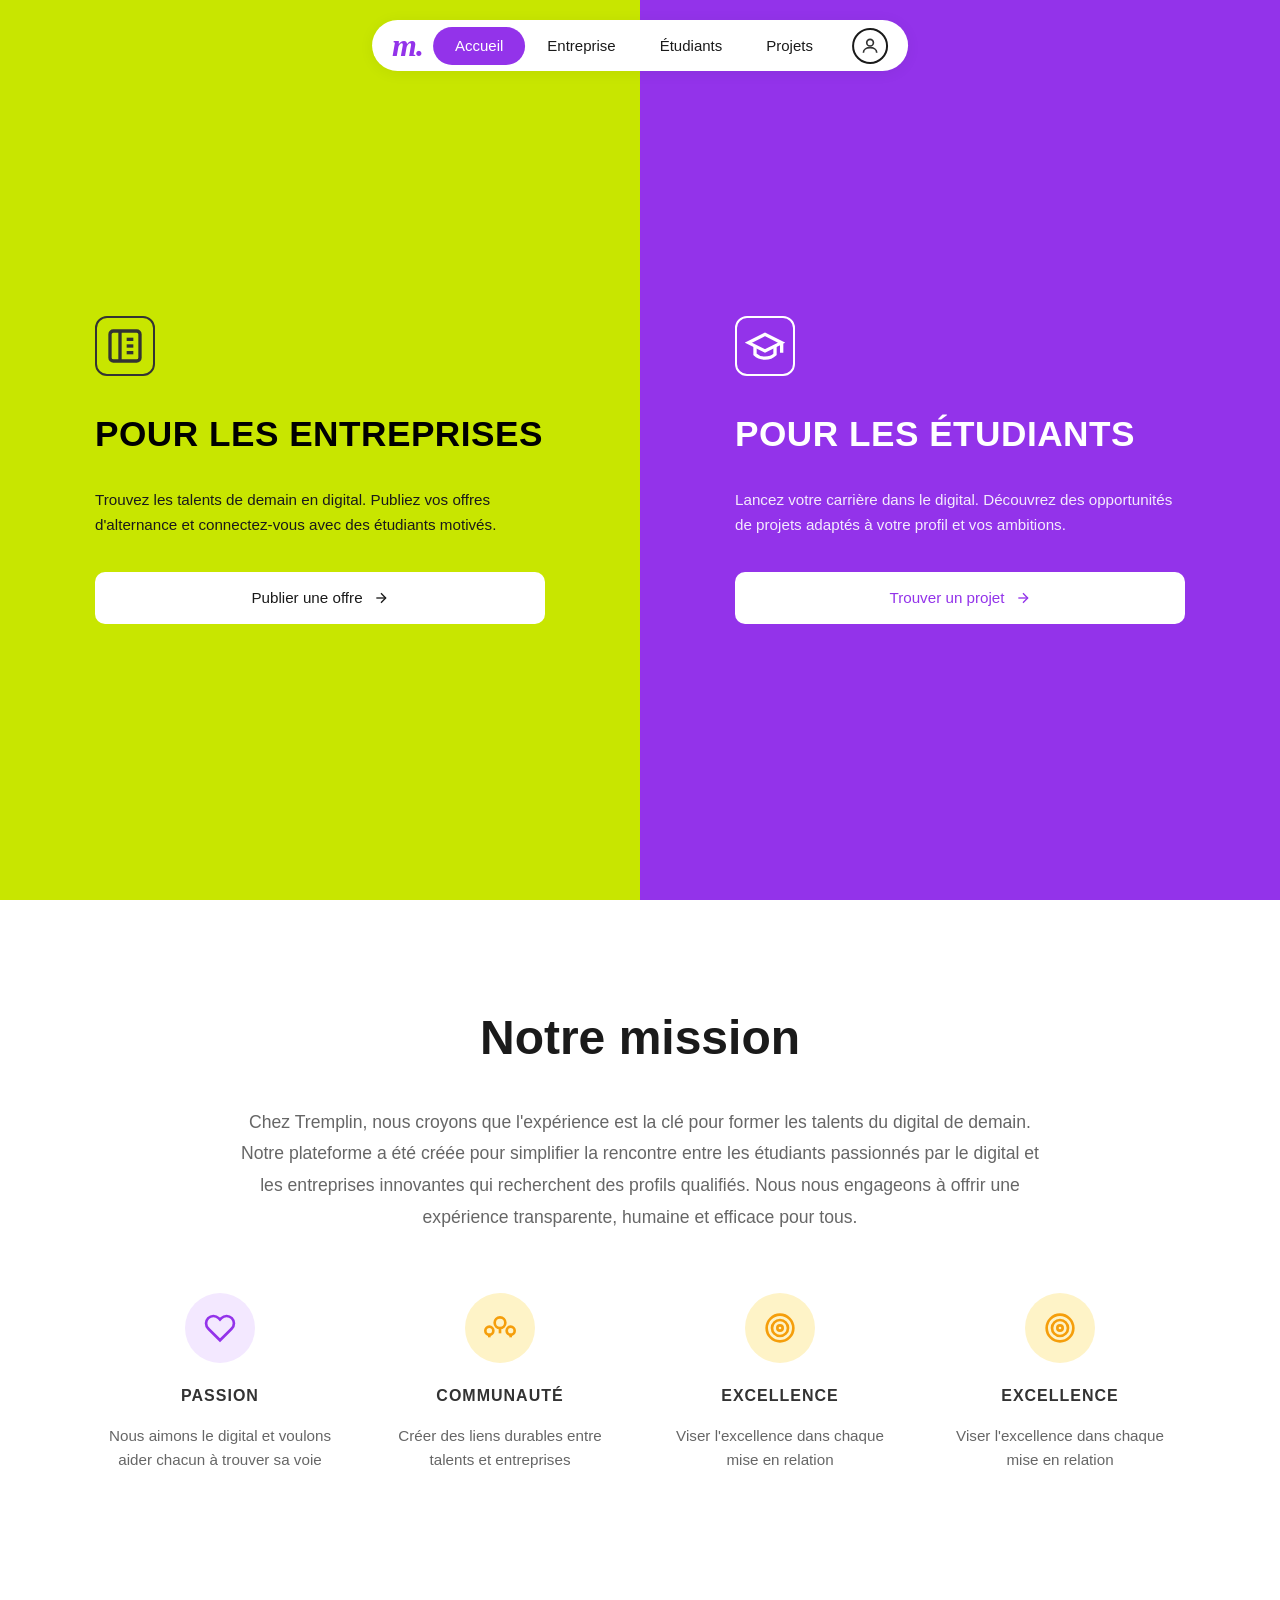
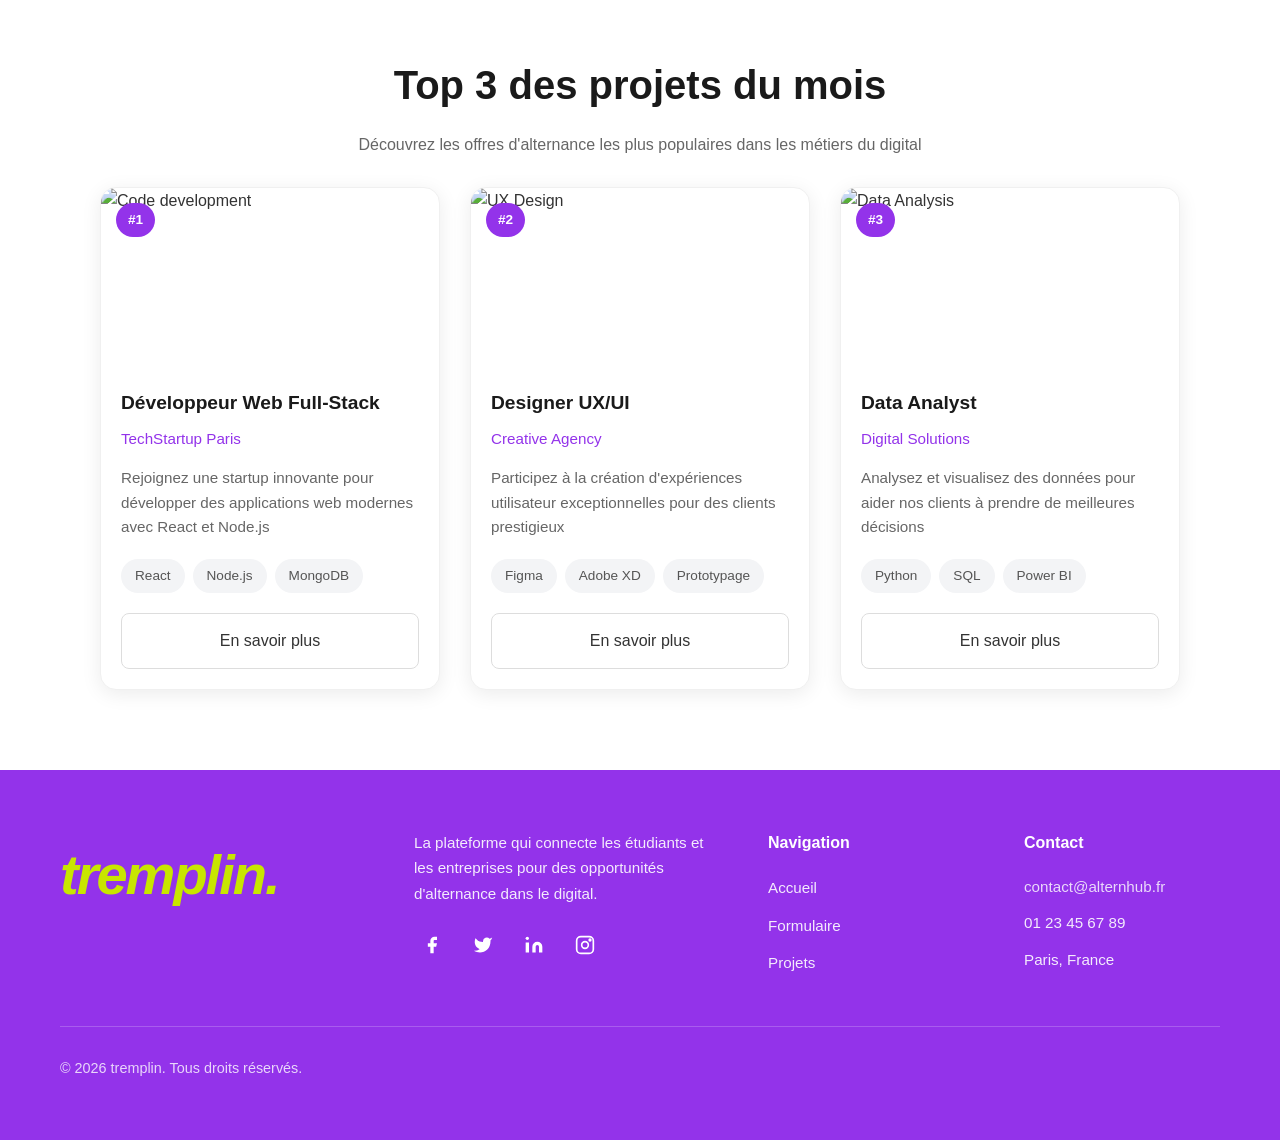
==== index.html @ e1ea82ed "Tremplin platform" ====
<!DOCTYPE html>
<html lang="fr">
<head>
    <meta charset="UTF-8">
    <meta name="viewport" content="width=device-width, initial-scale=1.0">
    <title>Tremplin - Connecter étudiants et entreprises</title>
    <link rel="stylesheet" href="styles.css">
    <script src="script.js" defer></script>
</head>
<body>
    <!-- Navigation -->
    <nav class="navbar">
        <div class="nav-container">
            <a href="#" class="logo">m.</a>
            <button class="mobile-menu-btn" aria-label="Menu">
                <span></span>
                <span></span>
                <span></span>
            </button>
            <ul class="nav-links">
                <li><a href="index.html" class="active">Accueil</a></li>
                <li><a href="#entreprises">Entreprise</a></li>
                <li><a href="formulaire-etudiant.html">Étudiants</a></li>
                <li><a href="projets.html">Projets</a></li>
            </ul>
            <span class="nav-separator"></span>
            <a href="profil.html" class="profile-icon">
                <svg width="20" height="20" viewBox="0 0 24 24" fill="none" stroke="currentColor" stroke-width="2">
                    <circle cx="12" cy="8" r="4"></circle>
                    <path d="M4 20c0-4 4-6 8-6s8 2 8 6"></path>
                </svg>
            </a>
        </div>
    </nav>

    <!-- Hero Section -->
    <section class="hero" id="entreprises">
        <div class="hero-entreprises">
            <div class="hero-content">
                <div class="hero-icon">
                    <svg width="40" height="40" viewBox="0 0 24 24" fill="none" stroke="currentColor" stroke-width="2">
                        <rect x="3" y="3" width="18" height="18" rx="2"></rect>
                        <path d="M9 3v18"></path>
                        <path d="M13 8h4"></path>
                        <path d="M13 12h4"></path>
                        <path d="M13 16h4"></path>
                    </svg>
                </div>
                <h1>POUR LES ENTREPRISES</h1>
                <p>Trouvez les talents de demain en digital. Publiez vos offres d'alternance et connectez-vous avec des étudiants motivés.</p>
                <a href="#" class="btn btn-dark">
                    Publier une offre
                    <svg width="16" height="16" viewBox="0 0 24 24" fill="none" stroke="currentColor" stroke-width="2">
                        <path d="M5 12h14"></path>
                        <path d="M12 5l7 7-7 7"></path>
                    </svg>
                </a>
            </div>
        </div>
        <div class="hero-etudiants">
            <div class="hero-content">
                <div class="hero-icon">
                    <svg width="40" height="40" viewBox="0 0 24 24" fill="none" stroke="currentColor" stroke-width="2">
                        <path d="M22 10v6M2 10l10-5 10 5-10 5z"></path>
                        <path d="M6 12v5c3 3 9 3 12 0v-5"></path>
                    </svg>
                </div>
                <h1>POUR LES ÉTUDIANTS</h1>
                <p>Lancez votre carrière dans le digital. Découvrez des opportunités de projets adaptés à votre profil et vos ambitions.</p>
                <a href="formulaire-etudiant.html" class="btn btn-light">
                    Trouver un projet
                    <svg width="16" height="16" viewBox="0 0 24 24" fill="none" stroke="currentColor" stroke-width="2">
                        <path d="M5 12h14"></path>
                        <path d="M12 5l7 7-7 7"></path>
                    </svg>
                </a>
            </div>
        </div>
    </section>

    <!-- Mission Section -->
    <section class="mission">
        <h2>Notre mission</h2>
        <p class="mission-text">
            Chez Tremplin, nous croyons que l'expérience est la clé pour former les talents du digital de demain. 
            Notre plateforme a été créée pour simplifier la rencontre entre les étudiants passionnés par le 
            digital et les entreprises innovantes qui recherchent des profils qualifiés. Nous nous engageons à 
            offrir une expérience transparente, humaine et efficace pour tous.
        </p>
        <div class="values">
            <div class="value-card">
                <div class="value-icon purple">
                    <svg width="32" height="32" viewBox="0 0 24 24" fill="none" stroke="currentColor" stroke-width="2">
                        <path d="M20.84 4.61a5.5 5.5 0 0 0-7.78 0L12 5.67l-1.06-1.06a5.5 5.5 0 0 0-7.78 7.78l1.06 1.06L12 21.23l7.78-7.78 1.06-1.06a5.5 5.5 0 0 0 0-7.78z"></path>
                    </svg>
                </div>
                <h3>PASSION</h3>
                <p>Nous aimons le digital et voulons aider chacun à trouver sa voie</p>
            </div>
            <div class="value-card">
                <div class="value-icon orange">
                    <svg width="32" height="32" viewBox="0 0 24 24" fill="none" stroke="currentColor" stroke-width="2">
                        <circle cx="12" cy="8" r="4"></circle>
                        <circle cx="4" cy="14" r="3"></circle>
                        <circle cx="20" cy="14" r="3"></circle>
                        <path d="M12 12v4"></path>
                        <path d="M4 17v2"></path>
                        <path d="M20 17v2"></path>
                    </svg>
                </div>
                <h3>COMMUNAUTÉ</h3>
                <p>Créer des liens durables entre talents et entreprises</p>
            </div>
            <div class="value-card">
                <div class="value-icon orange">
                    <svg width="32" height="32" viewBox="0 0 24 24" fill="none" stroke="currentColor" stroke-width="2">
                        <circle cx="12" cy="12" r="10"></circle>
                        <circle cx="12" cy="12" r="6"></circle>
                        <circle cx="12" cy="12" r="2"></circle>
                    </svg>
                </div>
                <h3>EXCELLENCE</h3>
                <p>Viser l'excellence dans chaque mise en relation</p>
            </div>
            <div class="value-card">
                <div class="value-icon orange">
                    <svg width="32" height="32" viewBox="0 0 24 24" fill="none" stroke="currentColor" stroke-width="2">
                        <circle cx="12" cy="12" r="10"></circle>
                        <circle cx="12" cy="12" r="6"></circle>
                        <circle cx="12" cy="12" r="2"></circle>
                    </svg>
                </div>
                <h3>EXCELLENCE</h3>
                <p>Viser l'excellence dans chaque mise en relation</p>
            </div>
        </div>
    </section>

    <!-- Projects Section -->
    <section class="projects" id="projets">
        <h2>Top 3 des projets du mois</h2>
        <p class="projects-subtitle">Découvrez les offres d'alternance les plus populaires dans les métiers du digital</p>
        <div class="project-cards">
            <article class="project-card">
                <div class="project-image">
                    <img src="https://images.unsplash.com/photo-1461749280684-dccba630e2f6?w=400&h=200&fit=crop" alt="Code development">
                    <span class="project-rank">#1</span>
                </div>
                <div class="project-content">
                    <h3>Développeur Web Full-Stack</h3>
                    <span class="company-name">TechStartup Paris</span>
                    <p>Rejoignez une startup innovante pour développer des applications web modernes avec React et Node.js</p>
                    <div class="tech-tags">
                        <span>React</span>
                        <span>Node.js</span>
                        <span>MongoDB</span>
                    </div>
                    <a href="#" class="btn-outline">En savoir plus</a>
                </div>
            </article>
            <article class="project-card">
                <div class="project-image">
                    <img src="https://images.unsplash.com/photo-1561070791-2526d30994b5?w=400&h=200&fit=crop" alt="UX Design">
                    <span class="project-rank">#2</span>
                </div>
                <div class="project-content">
                    <h3>Designer UX/UI</h3>
                    <span class="company-name">Creative Agency</span>
                    <p>Participez à la création d'expériences utilisateur exceptionnelles pour des clients prestigieux</p>
                    <div class="tech-tags">
                        <span>Figma</span>
                        <span>Adobe XD</span>
                        <span>Prototypage</span>
                    </div>
                    <a href="#" class="btn-outline">En savoir plus</a>
                </div>
            </article>
            <article class="project-card">
                <div class="project-image">
                    <img src="https://images.unsplash.com/photo-1551288049-bebda4e38f71?w=400&h=200&fit=crop" alt="Data Analysis">
                    <span class="project-rank">#3</span>
                </div>
                <div class="project-content">
                    <h3>Data Analyst</h3>
                    <span class="company-name">Digital Solutions</span>
                    <p>Analysez et visualisez des données pour aider nos clients à prendre de meilleures décisions</p>
                    <div class="tech-tags">
                        <span>Python</span>
                        <span>SQL</span>
                        <span>Power BI</span>
                    </div>
                    <a href="#" class="btn-outline">En savoir plus</a>
                </div>
            </article>
        </div>
    </section>

    <!-- Footer -->
    <footer class="footer">
        <div class="footer-content">
            <div class="footer-brand">
                <h2 class="footer-logo">tremplin.</h2>
            </div>
            <div class="footer-description">
                <p>La plateforme qui connecte les étudiants et les entreprises pour des opportunités d'alternance dans le digital.</p>
                <div class="social-links">
                    <a href="#" aria-label="Facebook">
                        <svg width="20" height="20" viewBox="0 0 24 24" fill="currentColor">
                            <path d="M18 2h-3a5 5 0 0 0-5 5v3H7v4h3v8h4v-8h3l1-4h-4V7a1 1 0 0 1 1-1h3z"></path>
                        </svg>
                    </a>
                    <a href="#" aria-label="Twitter">
                        <svg width="20" height="20" viewBox="0 0 24 24" fill="currentColor">
                            <path d="M23 3a10.9 10.9 0 0 1-3.14 1.53 4.48 4.48 0 0 0-7.86 3v1A10.66 10.66 0 0 1 3 4s-4 9 5 13a11.64 11.64 0 0 1-7 2c9 5 20 0 20-11.5a4.5 4.5 0 0 0-.08-.83A7.72 7.72 0 0 0 23 3z"></path>
                        </svg>
                    </a>
                    <a href="#" aria-label="LinkedIn">
                        <svg width="20" height="20" viewBox="0 0 24 24" fill="currentColor">
                            <path d="M16 8a6 6 0 0 1 6 6v7h-4v-7a2 2 0 0 0-2-2 2 2 0 0 0-2 2v7h-4v-7a6 6 0 0 1 6-6z"></path>
                            <rect x="2" y="9" width="4" height="12"></rect>
                            <circle cx="4" cy="4" r="2"></circle>
                        </svg>
                    </a>
                    <a href="#" aria-label="Instagram">
                        <svg width="20" height="20" viewBox="0 0 24 24" fill="none" stroke="currentColor" stroke-width="2">
                            <rect x="2" y="2" width="20" height="20" rx="5"></rect>
                            <circle cx="12" cy="12" r="4"></circle>
                            <circle cx="18" cy="6" r="1"></circle>
                        </svg>
                    </a>
                </div>
            </div>
            <div class="footer-nav">
                <h4>Navigation</h4>
                <ul>
                    <li><a href="#">Accueil</a></li>
                    <li><a href="#">Formulaire</a></li>
                    <li><a href="#">Projets</a></li>
                </ul>
            </div>
            <div class="footer-contact">
                <h4>Contact</h4>
                <ul>
                    <li><a href="mailto:contact@alternhub.fr">contact@alternhub.fr</a></li>
                    <li>01 23 45 67 89</li>
                    <li>Paris, France</li>
                </ul>
            </div>
        </div>
        <div class="footer-bottom">
            <p>&copy; 2026 tremplin. Tous droits réservés.</p>
        </div>
    </footer>
</body>
</html>
---- styles.css ----
* {
    margin: 0;
    padding: 0;
    box-sizing: border-box;
}

body {
    font-family: 'Segoe UI', Tahoma, Geneva, Verdana, sans-serif;
    line-height: 1.6;
    color: #333;
    overflow-y: scroll;
}

body::-webkit-scrollbar {
    width: 0px;
    background: transparent;
}

body::-webkit-scrollbar-thumb {
    background: transparent;
}

a {
    text-decoration: none;
    color: inherit;
}

ul {
    list-style: none;
}

/* Navigation */
.navbar {
    position: fixed;
    top: 20px;
    left: 50%;
    transform: translateX(-50%);
    z-index: 1000;
    background: white;
    border-radius: 100px;
    padding: 0px 20px;
    box-shadow: 0 2px 15px rgba(0, 0, 0, 0.06);
}

.nav-container {
    display: flex;
    align-items: center;
}

.logo {
    font-size: 32px;
    font-weight: 700;
    color: #9333ea;
    font-style: italic;
    font-family: 'Georgia', serif;
    letter-spacing: -1px;
    padding-right: 10px;
}

.nav-links {
    display: flex;
    align-items: center;
    position: relative;
}

.nav-links a {
    padding: 10px 22px;
    border-radius: 30px;
    font-weight: 500;
    font-size: 15px;
    color: #1a1a1a;
    transition: color 0.3s ease;
    position: relative;
    z-index: 1;
}

.nav-links::before {
    content: '';
    position: absolute;
    background: #9333ea;
    border-radius: 30px;
    height: 38px;
    transition: all 0.4s cubic-bezier(0.4, 0, 0.2, 1);
    z-index: 0;
    left: var(--indicator-left, 0);
    width: var(--indicator-width, 0);
}

.nav-links a.active {
    color: white;
}

.nav-links a:hover:not(.active) {
    background: #f3f4f6;
}

.nav-separator {
    width: 1px;
    height: 51px;
    background: #ffffff;
    margin: 0 8px;
}

.profile-icon {
    width: 36px;
    height: 36px;
    border: 2px solid #1a1a1a;
    border-radius: 50%;
    display: flex;
    align-items: center;
    justify-content: center;
    transition: all 0.3s ease;
}

.profile-icon:hover {
    border-color: #9333ea;
    color: #9333ea;
}

/* Hero Section */
.hero {
    display: flex;
    min-height: 100vh;
}

.hero-entreprises,
.hero-etudiants {
    flex: 1;
    display: flex;
    align-items: center;
    justify-content: center;
    padding: 100px 60px 60px;
    position: relative;
    background-size: cover;
    background-position: center;
}

.hero-entreprises {
    background: linear-gradient(rgba(200, 230, 0, 0.92), rgba(200, 230, 0, 0.92)),
                url('https://images.unsplash.com/photo-1522071820081-009f0129c71c?w=800') center/cover;
    background-color: #c8e600;
}

.hero-etudiants {
    background: linear-gradient(rgba(147, 51, 234, 0.88), rgba(147, 51, 234, 0.88)),
                url('https://images.unsplash.com/photo-1523240795612-9a054b0db644?w=800') center/cover;
    background-color: #9333ea;
}

.hero-content {
    max-width: 450px;
}

.hero-icon {
    width: 60px;
    height: 60px;
    border: 2px solid currentColor;
    border-radius: 12px;
    display: flex;
    align-items: center;
    justify-content: center;
    margin-bottom: 30px;
}

.hero-entreprises .hero-icon {
    color: #333;
}

.hero-etudiants .hero-icon {
    color: white;
}

.hero h1 {
    font-size: 2.2rem;
    font-weight: 700;
    margin-bottom: 25px;
    letter-spacing: 0.5px;
    white-space: nowrap;
}

.hero-entreprises h1 {
    color: #000;
}

.hero-etudiants h1 {
    color: white;
}

.hero p {
    font-size: 0.95rem;
    margin-bottom: 35px;
    line-height: 1.65;
}

.hero-entreprises p {
    color: #1a1a1a;
}

.hero-etudiants p {
    color: rgba(255, 255, 255, 0.9);
}

.btn {
    display: inline-flex;
    align-items: center;
    gap: 10px;
    padding: 14px 32px;
    border-radius: 10px;
    font-weight: 500;
    font-size: 0.95rem;
    transition: all 0.3s ease;
    width: 100%;
    justify-content: center;
    border: none;
}

.btn-dark {
    background: white;
    color: #1a1a1a;
}

.btn-dark:hover {
    background: rgba(255, 255, 255, 0.9);
    transform: translateY(-2px);
}

.btn-light {
    background: white;
    color: #9333ea;
}

.btn-light:hover {
    background: rgba(255, 255, 255, 0.9);
    transform: translateY(-2px);
}

/* Mission Section */
.mission {
    padding: 100px 60px;
    text-align: center;
    max-width: 1200px;
    margin: 0 auto;
}

.mission h2 {
    font-size: 3rem;
    font-weight: 700;
    margin-bottom: 30px;
    color: #1a1a1a;
}

.mission-text {
    max-width: 800px;
    margin: 0 auto 60px;
    font-size: 1.1rem;
    color: #666;
    line-height: 1.8;
}

.values {
    display: grid;
    grid-template-columns: repeat(4, 1fr);
    gap: 40px;
}

.value-card {
    text-align: center;
}

.value-icon {
    width: 70px;
    height: 70px;
    border-radius: 50%;
    display: flex;
    align-items: center;
    justify-content: center;
    margin: 0 auto 20px;
}

.value-icon.purple {
    background: #f3e8ff;
    color: #9333ea;
}

.value-icon.orange {
    background: #fef3c7;
    color: #f59e0b;
}

.value-card h3 {
    font-size: 1rem;
    font-weight: 700;
    margin-bottom: 15px;
    letter-spacing: 1px;
}

.value-card p {
    font-size: 0.95rem;
    color: #666;
    line-height: 1.6;
}

/* Projects Section */
.projects {
    padding: 80px 60px;
    max-width: 1200px;
    margin: 0 auto;
    text-align: center;
}

.projects h2 {
    font-size: 2.5rem;
    font-weight: 700;
    margin-bottom: 15px;
    color: #1a1a1a;
}

.projects-subtitle {
    color: #666;
    margin-bottom: 50px;
    font-size: 1.1rem;
}

.project-cards {
    display: grid;
    grid-template-columns: repeat(3, 1fr);
    gap: 30px;
}

.project-card {
    background: white;
    border-radius: 16px;
    overflow: hidden;
    box-shadow: 0 4px 20px rgba(0, 0, 0, 0.08);
    text-align: left;
    transition: transform 0.3s ease, box-shadow 0.3s ease;
}

.project-card:hover {
    transform: translateY(-5px);
    box-shadow: 0 8px 30px rgba(0, 0, 0, 0.12);
}

.project-image {
    position: relative;
    height: 180px;
    overflow: hidden;
}

.project-image img {
    width: 100%;
    height: 100%;
    object-fit: cover;
}

.project-rank {
    position: absolute;
    top: 15px;
    left: 15px;
    background: #9333ea;
    color: white;
    padding: 6px 12px;
    border-radius: 20px;
    font-size: 0.85rem;
    font-weight: 600;
}

.project-content {
    padding: 25px;
}

.project-content h3 {
    font-size: 1.2rem;
    font-weight: 600;
    margin-bottom: 8px;
    color: #1a1a1a;
}

.company-name {
    color: #9333ea;
    font-weight: 500;
    font-size: 0.95rem;
    display: block;
    margin-bottom: 15px;
}

.project-content p {
    color: #666;
    font-size: 0.95rem;
    margin-bottom: 20px;
    line-height: 1.6;
}

.tech-tags {
    display: flex;
    flex-wrap: wrap;
    gap: 8px;
    margin-bottom: 20px;
}

.tech-tags span {
    background: #f3f4f6;
    padding: 6px 14px;
    border-radius: 20px;
    font-size: 0.85rem;
    color: #555;
}

.btn-outline {
    display: block;
    padding: 14px;
    border: 1px solid #ddd;
    border-radius: 8px;
    text-align: center;
    font-weight: 500;
    color: #333;
    transition: all 0.3s ease;
}

.btn-outline:hover {
    border-color: #9333ea;
    color: #9333ea;
}

/* Footer */
.footer {
    background: #9333ea;
    color: white;
    padding: 60px;
}

.footer-content {
    max-width: 1200px;
    margin: 0 auto;
    display: grid;
    grid-template-columns: 1.5fr 1.5fr 1fr 1fr;
    gap: 60px;
    align-items: start;
}

.footer-logo {
    font-size: 3.5rem;
    font-weight: 700;
    color: #c8e600;
    font-style: italic;
    letter-spacing: -2px;
}

.footer-description p {
    font-size: 0.95rem;
    line-height: 1.7;
    opacity: 0.9;
    margin-bottom: 20px;
}

.social-links {
    display: flex;
    gap: 15px;
}

.social-links a {
    width: 36px;
    height: 36px;
    display: flex;
    align-items: center;
    justify-content: center;
    transition: opacity 0.3s ease;
}

.social-links a:hover {
    opacity: 0.7;
}

.footer-nav h4,
.footer-contact h4 {
    font-size: 1rem;
    font-weight: 600;
    margin-bottom: 20px;
}

.footer-nav ul,
.footer-contact ul {
    display: flex;
    flex-direction: column;
    gap: 12px;
}

.footer-nav a,
.footer-contact a,
.footer-contact li {
    font-size: 0.95rem;
    opacity: 0.9;
    transition: opacity 0.3s ease;
}

.footer-nav a:hover,
.footer-contact a:hover {
    opacity: 1;
}

.footer-bottom {
    max-width: 1200px;
    margin: 50px auto 0;
    padding-top: 30px;
    border-top: 1px solid rgba(255, 255, 255, 0.2);
}

.footer-bottom p {
    font-size: 0.9rem;
    opacity: 0.8;
}

/* Responsive */
@media (max-width: 1024px) {
    .hero {
        flex-direction: column;
    }

    .hero-entreprises,
    .hero-etudiants {
        min-height: 80vh;
    }

    .values {
        grid-template-columns: repeat(2, 1fr);
    }

    .project-cards {
        grid-template-columns: repeat(2, 1fr);
    }

    .footer-content {
        grid-template-columns: repeat(2, 1fr);
    }
}

@media (max-width: 768px) {
    .navbar {
        top: 10px;
        padding: 8px 15px;
    }

    .nav-links {
        display: none;
    }

    .hero h1 {
        font-size: 2rem;
    }

    .mission h2,
    .projects h2 {
        font-size: 2rem;
    }

    .values {
        grid-template-columns: 1fr;
        gap: 30px;
    }

    .project-cards {
        grid-template-columns: 1fr;
    }

    .footer-content {
        grid-template-columns: 1fr;
        gap: 40px;
    }

    .footer-logo {
        font-size: 2.5rem;
    }
}

/* ==================== */
/* Form Page Styles     */
/* ==================== */

.form-hero {
    background: linear-gradient(rgba(147, 51, 234, 0.9), rgba(147, 51, 234, 0.9)),
                url('https://images.unsplash.com/photo-1523240795612-9a054b0db644?w=1200') center/cover;
    min-height: 100vh;
    display: flex;
    align-items: center;
    justify-content: center;
    text-align: center;
    padding: 120px 20px 80px;
}

.form-hero-content {
    max-width: 700px;
}

.form-hero-icon {
    width: 70px;
    height: 70px;
    background: #1a1a1a;
    border-radius: 50%;
    display: flex;
    align-items: center;
    justify-content: center;
    margin: 0 auto 30px;
    color: #c8e600;
}

.form-hero h1 {
    font-size: 3rem;
    font-weight: 700;
    color: white;
    margin-bottom: 20px;
    letter-spacing: 1px;
}

.form-hero p {
    font-size: 1.1rem;
    color: rgba(255, 255, 255, 0.9);
    line-height: 1.6;
}

.form-section {
    padding: 60px 20px;
    background: white;
}

.form-container {
    max-width: 800px;
    margin: 0 auto;
}

.form-container > h2 {
    font-size: 1.5rem;
    font-weight: 700;
    color: #1a1a1a;
    margin-bottom: 10px;
}

.form-intro {
    color: #666;
    margin-bottom: 40px;
    font-size: 0.95rem;
}

.form-block {
    margin-bottom: 40px;
}

.form-block-header {
    display: flex;
    align-items: center;
    gap: 15px;
    margin-bottom: 25px;
}

.block-number {
    width: 28px;
    height: 28px;
    background: #e1e7ff;
    color: #4f39f6;
    border-radius: 50%;
    display: flex;
    align-items: center;
    justify-content: center;
    font-weight: 600;
    font-size: 0.9rem;
}

.form-block-header h3 {
    font-size: 1rem;
    font-weight: 600;
    color: #1a1a1a;
    letter-spacing: 0.5px;
}

.form-row {
    display: grid;
    grid-template-columns: 1fr 1fr;
    gap: 20px;
    margin-bottom: 20px;
}

.form-group {
    display: flex;
    flex-direction: column;
}

.form-group.full-width {
    margin-bottom: 20px;
}

.form-group label {
    font-size: 1rem;
    font-weight: 500;
    color: #1a1a1a;
}

.form-group input,
.form-group select,
.form-group textarea {
    padding: 14px 18px;
    border: 2px solid #d4b5f7;
    border-radius: 12px;
    font-size: 0.95rem;
    background: #faf8ff;
    transition: all 0.3s ease;
    font-family: inherit;
    color: #666;
}

.form-group input:focus,
.form-group select:focus,
.form-group textarea:focus {
    outline: none;
    border-color: #9333ea;
    background: white;
    box-shadow: none;
}

.form-group input::placeholder,
.form-group textarea::placeholder {
    color: #aaa;
    font-weight: 400;
}

.form-group select {
    cursor: pointer;
    appearance: none;
    background-image: url("data:image/svg+xml,%3Csvg xmlns='http://www.w3.org/2000/svg' width='12' height='12' viewBox='0 0 24 24' fill='none' stroke='%23aaa' stroke-width='2'%3E%3Cpath d='M6 9l6 6 6-6'/%3E%3C/svg%3E");
    background-repeat: no-repeat;
    background-position: right 18px center;
    color: #aaa;
}

.form-group textarea {
    resize: vertical;
    min-height: 100px;
}

.form-group input[type="file"] {
    padding: 12px 16px;
    cursor: pointer;
}

.form-hint {
    font-size: 0.8rem;
    color: #888;
    margin-top: 4px;
}

.form-actions {
    display: flex;
    justify-content: end;
    gap: 20px;
    margin-top: 50px;
    padding-top: 30px;
    border-top: 1px solid #eee;
}

.btn-secondary {
    padding: 14px 28px;
    background: white;
    color: #1a1a1a;
    border: 1px solid #ddd;
    border-radius: 10px;
    font-size: 0.95rem;
    font-weight: 500;
    cursor: pointer;
    transition: all 0.3s ease;
}

.btn-secondary:hover {
    border-color: #9333ea;
    color: #9333ea;
}

.btn-primary {
    padding: 14px 28px;
    background: #9333ea;
    color: white;
    border: none;
    border-radius: 10px;
    font-size: 0.95rem;
    font-weight: 500;
    cursor: pointer;
    display: inline-flex;
    align-items: center;
    gap: 10px;
    transition: all 0.3s ease;
}

.btn-primary:hover {
    background: #7c28c8;
    transform: translateY(-2px);
}

/* Success Modal */
.success-modal {
    display: none;
    position: fixed;
    top: 0;
    left: 0;
    width: 100%;
    height: 100%;
    background: rgba(0, 0, 0, 0.5);
    z-index: 10000;
    justify-content: center;
    align-items: center;
    animation: fadeIn 0.3s ease;
}

.success-modal.show {
    display: flex;
}

.success-modal-content {
    background: white;
    padding: 50px;
    border-radius: 20px;
    text-align: center;
    max-width: 400px;
    animation: slideUp 0.4s ease;
}

.success-checkmark {
    margin: 0 auto 30px;
    width: 80px;
    height: 80px;
}

.checkmark {
    width: 80px;
    height: 80px;
    border-radius: 50%;
    display: block;
    stroke-width: 3;
    stroke: #9333ea;
    stroke-miterlimit: 10;
}

.checkmark-circle {
    stroke-dasharray: 166;
    stroke-dashoffset: 166;
    stroke-width: 3;
    stroke-miterlimit: 10;
    stroke: #9333ea;
    fill: white;
    animation: stroke 0.6s cubic-bezier(0.65, 0, 0.45, 1) forwards;
}

.checkmark-check {
    transform-origin: 50% 50%;
    stroke-dasharray: 48;
    stroke-dashoffset: 48;
    stroke: #9333ea;
    stroke-width: 3;
    opacity: 0;
    animation: stroke 0.3s cubic-bezier(0.65, 0, 0.45, 1) 0.6s forwards, fadeInCheck 0.1s linear 0.6s forwards;
}

.success-modal-content h3 {
    font-size: 1.5rem;
    font-weight: 700;
    color: #1a1a1a;
    margin-bottom: 10px;
}

.success-modal-content p {
    font-size: 1rem;
    color: #666;
}

@keyframes stroke {
    100% {
        stroke-dashoffset: 0;
    }
}

@keyframes fadeInCheck {
    100% {
        opacity: 1;
    }
}

@keyframes fadeIn {
    from {
        opacity: 0;
    }
    to {
        opacity: 1;
    }
}

@keyframes slideUp {
    from {
        transform: translateY(20px);
        opacity: 0;
    }
    to {
        transform: translateY(0);
        opacity: 1;
    }
}

@media (max-width: 768px) {
    .form-hero h1 {
        font-size: 2rem;
    }

    .form-row {
        grid-template-columns: 1fr;
    }

    .form-actions {
        flex-direction: column;
    }

    .btn-secondary,
    .btn-primary {
        width: 100%;
        justify-content: center;
    }
}

/* ==================== */
/* Projects Page Styles */
/* ==================== */

.projects-page {
    padding: 120px 20px 80px;
    max-width: 1200px;
    margin: 0 auto;
}

.projects-title {
    font-size: 2.5rem;
    font-weight: 800;
    color: #1a1a1a;
    margin-bottom: 12px;
    letter-spacing: 1px;
}

.projects-subtitle {
    font-size: 1rem;
    color: #666;
    margin-bottom: 30px;
}

.search-bar {
    display: flex;
    align-items: center;
    gap: 12px;
    padding: 16px 20px;
    background: #faf8ff;
    border: 2px solid #e8e0f0;
    border-radius: 12px;
    margin-bottom: 30px;
}

.search-bar svg {
    color: #999;
    flex-shrink: 0;
}

.search-bar input {
    flex: 1;
    border: none;
    background: transparent;
    font-size: 0.95rem;
    color: #333;
    outline: none;
}

.search-bar input::placeholder {
    color: #999;
}

.filters-section {
    margin-bottom: 30px;
}

.filters-header {
    display: flex;
    align-items: center;
    gap: 8px;
    margin-bottom: 16px;
    color: #333;
    font-weight: 500;
}

.filters-tags {
    display: flex;
    flex-wrap: wrap;
    gap: 10px;
}

.filter-tag {
    padding: 10px 18px;
    border: 1px solid #e0e0e0;
    border-radius: 25px;
    background: white;
    font-size: 0.85rem;
    color: #333;
    cursor: pointer;
    transition: all 0.3s ease;
}

.filter-tag:hover {
    border-color: #9333ea;
    color: #9333ea;
}

.filter-tag.active {
    background: #9333ea;
    border-color: #9333ea;
    color: white;
}

.results-count {
    font-size: 0.95rem;
    color: #666;
    margin-bottom: 24px;
}

.projects-grid {
    display: grid;
    grid-template-columns: repeat(3, 1fr);
    gap: 24px;
}

.project-card {
    background: white;
    border-radius: 16px;
    overflow: hidden;
    border: 1px solid #f0f0f0;
    transition: all 0.3s ease;
    cursor: pointer;
}

.project-card:hover {
    box-shadow: 0 10px 40px rgba(0, 0, 0, 0.1);
    transform: translateY(-4px);
}

.project-image {
    position: relative;
    height: 180px;
    overflow: hidden;
}

.project-image img {
    width: 100%;
    height: 100%;
    object-fit: cover;
}

.project-badge {
    position: absolute;
    top: 12px;
    right: 12px;
    padding: 8px 16px;
    background: rgba(255, 255, 255, 0.95);
    color: #9333ea;
    font-size: 0.8rem;
    font-weight: 600;
    border-radius: 15px;
    box-shadow: 0 2px 8px rgba(0, 0, 0, 0.1);
}

.project-content {
    padding: 20px;
}

.project-title {
    font-size: 1.1rem;
    font-weight: 700;
    color: #1a1a1a;
    margin-bottom: 8px;
    line-height: 1.3;
}

.project-company {
    display: flex;
    align-items: center;
    gap: 6px;
    margin-bottom: 12px;
    color: #9333ea;
    font-weight: 500;
    font-size: 0.9rem;
}

.project-company svg {
    flex-shrink: 0;
}

.project-description {
    font-size: 0.85rem;
    color: #666;
    line-height: 1.5;
    margin-bottom: 16px;
}

.project-location,
.project-duration {
    display: flex;
    align-items: center;
    gap: 8px;
    font-size: 0.85rem;
    color: #666;
    margin-bottom: 8px;
}

.project-location svg,
.project-duration svg {
    color: #999;
    flex-shrink: 0;
}

.project-tags {
    display: flex;
    flex-wrap: wrap;
    gap: 8px;
    margin: 16px 0;
}

.tech-tag {
    padding: 6px 12px;
    background: #f5f5f5;
    border-radius: 6px;
    font-size: 0.75rem;
    color: #333;
}

.tech-tag-more {
    padding: 6px 10px;
    background: #f0e8f8;
    border-radius: 6px;
    font-size: 0.75rem;
    color: #9333ea;
    font-weight: 500;
}

.btn-postuler {
    width: 100%;
    padding: 14px 20px;
    background: #9333ea;
    color: white;
    border: none;
    border-radius: 10px;
    font-size: 0.95rem;
    font-weight: 600;
    cursor: pointer;
    transition: all 0.3s ease;
}

.btn-postuler:hover {
    background: #7c28c8;
    transform: translateY(-2px);
}

@media (max-width: 992px) {
    .projects-grid {
        grid-template-columns: repeat(2, 1fr);
    }
}

@media (max-width: 640px) {
    .projects-grid {
        grid-template-columns: 1fr;
    }

    .projects-title {
        font-size: 1.8rem;
    }

    .filters-tags {
        gap: 8px;
    }

    .filter-tag {
        padding: 8px 14px;
        font-size: 0.8rem;
    }
}

/* ==================== */
/* Detail Page Styles */
/* ==================== */

.detail-hero {
    background: linear-gradient(135deg, #9333ea 0%, #7c28c8 100%);
    padding: 120px 20px 60px;
    color: white;
}

.detail-hero-content {
    max-width: 1200px;
    margin: 0 auto;
    position: relative;
    margin-left: 20px;
}

.hero-header {
    margin-bottom: 30px;
}

.back-link {
    display: inline-flex;
    align-items: center;
    gap: 8px;
    color: white;
    text-decoration: none;
    font-size: 0.9rem;
    opacity: 0.9;
    transition: opacity 0.3s ease;
}

.back-link:hover {
    opacity: 1;
}

.hero-main {
    max-width: 600px;
}

.detail-badge {
    display: inline-block;
    padding: 6px 14px;
    background: white;
    color: #9333ea;
    border-radius: 15px;
    font-size: 0.8rem;
    font-weight: 600;
    margin-bottom: -5px;
}

.detail-hero h1 {
    font-size: 3rem;
    font-weight: 800;
    margin-bottom: 20px;
    letter-spacing: 1px;
}

.detail-meta {
    display: flex;
    gap: 30px;
    flex-wrap: wrap;
}

.meta-item {
    display: flex;
    align-items: center;
    gap: 8px;
    font-size: 0.95rem;
}

.meta-item svg {
    opacity: 0.9;
}

.detail-container {
    max-width: 1200px;
    margin: 0 auto;
    padding: 60px 20px;
    display: grid;
    grid-template-columns: 1fr 350px;
    gap: 60px;
}

.detail-main {
    min-width: 0;
}

.detail-section {
    margin-bottom: 35px;
    background: white;
    border: 1px solid #f0f0f0;
    border-radius: 16px;
    padding: 30px;
}

.section-title {
    display: flex;
    align-items: center;
    gap: 12px;
    font-size: 1.3rem;
    font-weight: 700;
    color: #1a1a1a;
    margin-bottom: 5px;
}

.section-title svg {
    color: #9333ea;
    flex-shrink: 0;
}

.section-text {
    font-size: 1rem;
    line-height: 1.7;
    color: #555;
}

.mission-list,
.profile-list,
.advantages-list {
    list-style: none;
    padding: 0;
    margin: 0;
}

.mission-list li,
.profile-list li,
.advantages-list li {
    display: flex;
    align-items: flex-start;
    gap: 12px;
    margin-bottom: 16px;
    font-size: 0.95rem;
    color: #555;
}

.mission-list svg {
    color: #10b981;
    flex-shrink: 0;
    margin-top: 2px;
}

.profile-list svg {
    color: #494cfc;
    flex-shrink: 0;
    margin-top: 2px;
}

.advantages-list svg {
    color: #f59e0b;
    flex-shrink: 0;
    margin-top: 2px;
}

.company-info {
    margin-top: 24px;
    padding-top: 24px;
    border-top: 1px solid #e0e0e0;
    display: grid;
    grid-template-columns: 1fr 1fr;
    gap: 24px;
}

.info-item {
    display: flex;
    align-items: flex-start;
    gap: 12px;
}

.info-item svg {
    color: #9333ea;
    flex-shrink: 0;
    margin-top: 2px;
}

.info-item > div {
    display: flex;
    flex-direction: column;
    gap: 4px;
}

.info-item:nth-child(3) {
    grid-column: 1 / -1;
}

.info-label {
    font-size: 0.85rem;
    color: #999;
}

.info-value {
    font-size: 0.95rem;
    color: #333;
    font-weight: 500;
}

.info-link {
    font-size: 0.95rem;
    color: #9333ea;
    text-decoration: none;
}

.info-link:hover {
    text-decoration: underline;
}

.detail-sidebar {
    position: relative;
}

.sidebar-sticky {
    position: sticky;
    top: 100px;
    background: white;
}

.detail-sidebar .sidebar-sticky {
    border: 1px solid #f0f0f0;
    border-radius: 16px;
    padding: 24px;
}

.btn-apply {
    width: 100%;
    padding: 16px 24px;
    background: #9333ea;
    color: white;
    border: none;
    border-radius: 12px;
    font-size: 1rem;
    font-weight: 600;
    cursor: pointer;
    transition: all 0.3s ease;
    margin-bottom: 12px;
}

.btn-apply:hover {
    background: #7c28c8;
    transform: translateY(-2px);
}

.btn-save {
    width: 100%;
    padding: 14px 24px;
    background: white;
    color: #333;
    border: 1px solid #ddd;
    border-radius: 12px;
    font-size: 0.95rem;
    font-weight: 500;
    cursor: pointer;
    transition: all 0.3s ease;
    margin-bottom: 30px;
}

.btn-save:hover {
    border-color: #9333ea;
    color: #9333ea;
}

.sidebar-info {
    padding-bottom: 24px;
    border-bottom: 1px solid #f0f0f0;
    margin-bottom: 24px;
}

.info-block {
    display: flex;
    align-items: flex-start;
    gap: 12px;
    margin-bottom: 20px;
}

.info-block:last-child {
    margin-bottom: 0;
}

.info-block svg {
    color: #999;
    flex-shrink: 0;
    margin-top: 2px;
}

.info-block > div {
    display: flex;
    flex-direction: column;
    gap: 4px;
}

.sidebar-skills h3 {
    font-size: 1rem;
    font-weight: 600;
    color: #1a1a1a;
    margin-bottom: 16px;
}

.skills-tags {
    display: flex;
    flex-wrap: wrap;
    gap: 8px;
}

.skill-tag {
    padding: 8px 14px;
    background: #f0e8f8;
    color: #9333ea;
    border-radius: 8px;
    font-size: 0.85rem;
    font-weight: 500;
}

@media (max-width: 992px) {
    .detail-container {
        grid-template-columns: 1fr;
        gap: 40px;
    }

    .detail-sidebar {
        order: -1;
    }

    .sidebar-sticky {
        position: static;
    }

    .detail-hero h1 {
        font-size: 2.2rem;
    }
}

@media (max-width: 640px) {
    .detail-hero h1 {
        font-size: 1.8rem;
    }

    .detail-meta {
        gap: 20px;
    }

    .detail-container {
        padding: 40px 20px;
    }
}

/* ==================== */
/* Profile Page Styles */
/* ==================== */

.profile-icon.active {
    background: #9333ea;
    border-radius: 50%;
    padding: 8px;
    color: white;
}

.profile-hero {
    background: linear-gradient(135deg, #9333ea 0%, #7c28c8 100%);
    padding: 100px 20px 60px;
    color: white;
}

.profile-hero-content {
    max-width: 1200px;
    margin: 0 auto;
}

.profile-header {
    display: flex;
    justify-content: space-between;
    align-items: flex-start;
    gap: 40px;
    margin-bottom: 40px;
}

.profile-left {
    display: flex;
    gap: 30px;
    align-items: flex-start;
}

.profile-avatar {
    position: relative;
    flex-shrink: 0;
}

.profile-avatar img {
    width: 160px;
    height: 160px;
    border-radius: 50%;
    object-fit: cover;
    border: 4px solid white;
}

.profile-badge {
    position: absolute;
    bottom: 0;
    left: 80%;
    transform: translateX(-50%);
    display: flex;
    align-items: center;
    gap: 6px;
    padding: 8px 18px;
    background: #f0b100;
    color: #ffffff;
    border-radius: 20px;
    font-size: 1rem;
    font-weight: 500;
}

.profile-badge svg {
    color: #ffffff;
}

.profile-info h1 {
    font-size: 2.5rem;
    font-weight: 800;
    margin-bottom: 8px;
    letter-spacing: 1px;
}

.profile-subtitle {
    font-size: 1.1rem;
    opacity: 0.9;
    margin-bottom: 16px;
    font-weight: 500;
}

.profile-meta {
    display: flex;
    gap: 20px;
    flex-wrap: wrap;
    margin-bottom: 16px;
}

.profile-meta .meta-item {
    display: flex;
    align-items: center;
    gap: 6px;
    font-size: 0.9rem;
    opacity: 0.9;
}

.profile-tags {
    display: flex;
    gap: 10px;
    flex-wrap: wrap;
}

.profile-tag {
    display: flex;
    align-items: center;
    gap: 6px;
    padding: 8px 14px;
    background: rgba(255, 255, 255, 0.15);
    border-radius: 8px;
    font-size: 0.85rem;
}

.profile-actions {
    display: flex;
    flex-direction: column;
    gap: 12px;
}

.btn-download {
    display: flex;
    align-items: center;
    gap: 8px;
    padding: 12px 20px;
    background: white;
    color: #7c28c8;
    border: none;
    border-radius: 10px;
    font-size: 0.9rem;
    font-weight: 500;
    cursor: pointer;
    transition: all 0.3s ease;
}

.btn-download:hover {
    transform: translateY(-2px);
    box-shadow: 0 4px 12px rgba(0, 0, 0, 0.15);
}

.btn-edit {
    padding: 12px 20px;
    background: white;
    color: black;
    border: 1px solid white;
    border-radius: 10px;
    font-size: 0.9rem;
    font-weight: 500;
    cursor: pointer;
    transition: all 0.3s ease;
}

.btn-edit:hover {
    transform: translateY(-2px);
}

.profile-progress {
    background: rgba(255, 255, 255, 0.15);
    border-radius: 12px;
    padding: 20px;
    max-width: 500px;
    margin-left: 190px;
}

.progress-header {
    display: flex;
    align-items: center;
    gap: 10px;
    margin-bottom: 12px;
    font-weight: 500;
}

.progress-header svg {
    color: #4baaff;
}

.progress-points {
    margin-left: auto;
    font-size: 0.9rem;
    opacity: 0.9;
}

.progress-bar {
    height: 10px;
    background: rgba(255, 255, 255, 0.2);
    border-radius: 5px;
    overflow: hidden;
    margin-bottom: 8px;
}

.progress-fill {
    height: 100%;
    background: linear-gradient(90deg, #c4ff00 0%, #9ee500 100%);
    border-radius: 5px;
}

.progress-text {
    font-size: 0.85rem;
    opacity: 0.8;
}

/* Stats Section */
.profile-stats {
    background: white;
    margin-top: 50px;
}

.stats-container {
    max-width: 1160px;
    margin: 0 auto;
    display: grid;
    grid-template-columns: repeat(4, 1fr);
    gap: 20px;
}

.stat-card {
    background: #9333ea;
    border-radius: 16px;
    padding: 24px;
    display: flex;
    justify-content: space-between;
    align-items: center;
    color: white;
}

.stat-label {
    font-size: 0.9rem;
    opacity: 0.9;
    display: block;
}

.stat-value {
    font-size: 2.2rem;
    font-weight: 800;
}

.stat-icon svg {
    color: #c4ff00;
}

/* Profile Container */
.profile-container {
    max-width: 1200px;
    margin: 0 auto;
    padding: 60px 20px;
    display: grid;
    grid-template-columns: 1fr 350px;
    gap: 60px;
}

.profile-main {
    min-width: 0;
}

.profile-section {
    margin-bottom: 40px;
    background: white;
    border: 1px solid #f0f0f0;
    border-radius: 16px;
    padding: 30px;
}

.profile-sidebar {
    position: relative;
}

.sidebar-sticky {
    position: sticky;
    top: 90px;
}

.sidebar-section {
    background: white;
    border: 1px solid #f0f0f0;
    border-radius: 16px;
    padding: 15px;
    margin-bottom: 24px;
}

.sidebar-title {
    display: flex;
    align-items: center;
    gap: 10px;
    font-size: 1rem;
    font-weight: 700;
    color: #1a1a1a;
    margin-bottom: 20px;
}

.sidebar-title svg {
    color: #9333ea;
}

/* Skills */
.skills-list {
    display: flex;
    flex-direction: column;
    gap: 20px;
}

.skill-item {
    display: flex;
    flex-direction: column;
    gap: 6px;
}

.skill-header {
    display: flex;
    justify-content: space-between;
    align-items: center;
}

.skill-name {
    font-weight: 600;
    color: #1a1a1a;
    font-size: 0.95rem;
}

.skill-percentage {
    font-size: 0.85rem;
    color: #666;
}

.skill-category {
    font-size: 0.8rem;
    color: #999;
    display: block;
}

.skill-bar {
    height: 6px;
    background: #f0f0f0;
    border-radius: 3px;
    overflow: hidden;
}

.skill-progress {
    height: 100%;
    background: #1a1a1a;
    border-radius: 3px;
}

/* Average Score */
.average-score {
    font-size: 2.5rem;
    font-weight: 800;
    color: #9333ea;
    text-align: center;
}

/* Project History */
.projects-count {
    font-size: 0.9rem;
    color: #666;
    margin-bottom: 24px;
}

.project-history-item {
    padding: 24px 0;
    border-left: 3px solid #9333ea;
    padding-left: 24px;
    margin-left: 10px;
}

.project-history-item:not(:last-child) {
    margin-bottom: 24px;
}

.project-history-header {
    display: flex;
    justify-content: space-between;
    align-items: flex-start;
    margin-bottom: 16px;
}

.project-history-title {
    font-size: 1.1rem;
    font-weight: 700;
    color: #1a1a1a;
    margin-bottom: 4px;
}

.project-history-company {
    color: #9333ea;
    font-weight: 500;
    margin-bottom: 8px;
}

.project-history-date {
    display: flex;
    align-items: center;
    gap: 8px;
    font-size: 0.85rem;
    color: #666;
}

.project-history-score {
    display: flex;
    align-items: center;
    gap: 10px;
}

.score-badge {
    display: flex;
    align-items: center;
    gap: 4px;
    padding: 6px 12px;
    background: #d1fae4;
    color: #007a55;
    border-radius: 8px;
    font-weight: 600;
    font-size: 0.9rem;
}

.score-badge svg {
    color: #007a55;
}

.points-badge {
    padding: 6px 12px;
    background: #fef3c6;
    color: #bb4d00;
    border-radius: 8px;
    font-weight: 600;
    font-size: 0.85rem;
}

.project-history-description {
    color: #555;
    line-height: 1.6;
    margin-bottom: 16px;
}

.achievements-title {
    font-weight: 600;
    color: #1a1a1a;
    margin-bottom: 10px;
}

.achievements-list {
    list-style: none;
    padding: 0;
}

.achievements-list li {
    display: flex;
    align-items: flex-start;
    gap: 10px;
    margin-bottom: 8px;
    color: #555;
}

.achievements-list svg {
    color: #10b981;
    flex-shrink: 0;
    margin-top: 2px;
}

.tech-tag-small {
    display: inline-block;
    padding: 4px 10px;
    background: #f5f5f5;
    color: #666;
    border-radius: 4px;
    font-size: 0.8rem;
    margin-right: 8px;
}

/* Evaluations */
.evaluations-subtitle {
    color: #666;
    margin-bottom: 24px;
}

.evaluation-card {
    padding: 24px;
    border: 1px solid #f0f0f0;
    border-radius: 12px;
    margin-bottom: 20px;
}

.evaluation-header {
    display: flex;
    justify-content: space-between;
    align-items: flex-start;
    margin-bottom: 20px;
}

.evaluation-title {
    font-size: 1rem;
    font-weight: 700;
    color: #1a1a1a;
    margin-bottom: 4px;
}

.evaluation-evaluator {
    color: #666;
    font-size: 0.9rem;
    margin-bottom: 4px;
}

.evaluation-date {
    color: #999;
    font-size: 0.85rem;
}

.evaluation-score {
    font-size: 2rem;
    font-weight: 800;
    color: #9333ea;
}

.evaluation-criteria {
    margin-bottom: 20px;
}

.criteria-item {
    display: flex;
    flex-direction: column;
    gap: 8px;
    margin-bottom: 16px;
}

.criteria-header {
    display: flex;
    justify-content: space-between;
    align-items: center;
}

.criteria-label {
    font-size: 0.9rem;
    color: #555;
}

.criteria-bar {
    height: 8px;
    background: #f0f0f0;
    border-radius: 4px;
    overflow: hidden;
}

.criteria-fill {
    height: 100%;
    background: #1a1a1a;
    border-radius: 4px;
}

.criteria-score {
    font-size: 0.9rem;
    color: #333;
    font-weight: 600;
}

.evaluation-comment {
    background: #ffffff;
    padding: 16px;
    margin-bottom: 20px;
    border-radius: 0 8px 8px 0;
}

.evaluation-comment p {
    color: #555;
    font-style: italic;
    line-height: 1.6;
}

.btn-download-eval {
    display: flex;
    align-items: center;
    justify-content: center;
    gap: 8px;
    width: 100%;
    padding: 12px;
    background: white;
    color: #333;
    border: 1px solid #ddd;
    border-radius: 8px;
    font-size: 0.9rem;
    cursor: pointer;
    transition: all 0.3s ease;
}

.btn-download-eval:hover {
    border-color: #9333ea;
    color: #9333ea;
}

/* Recommendations */
.recommendation-card {
    padding: 24px;
    padding-left: 30px;
    border-left: 4px solid #9333ea;
    margin-bottom: 24px;
    position: relative;
}

.recommendation-header {
    display: flex;
    align-items: flex-start;
    gap: 16px;
    margin-bottom: 16px;
}

.recommendation-avatar {
    width: 60px;
    height: 60px;
    border-radius: 50%;
    object-fit: cover;
    flex-shrink: 0;
}

.recommendation-info {
    flex: 1;
}

.recommendation-top {
    display: flex;
    justify-content: space-between;
    align-items: flex-start;
    margin-bottom: 8px;
}

.recommendation-left {
    flex: 1;
}

.recommendation-name {
    font-size: 1.1rem;
    font-weight: 700;
    color: #1a1a1a;
    margin-bottom: 4px;
}

.recommendation-role {
    font-size: 0.9rem;
    color: #666;
    margin-bottom: 4px;
}

.recommendation-date {
    font-size: 0.85rem;
    color: #999;
}

.recommendation-stars {
    display: flex;
    gap: 4px;
}

.recommendation-text {
    color: #555;
    line-height: 1.7;
    font-size: 0.95rem;
}

/* Profile Responsive */
@media (max-width: 1024px) {
    .profile-container {
        grid-template-columns: 1fr;
        gap: 40px;
    }

    .stats-container {
        grid-template-columns: repeat(2, 1fr);
    }

    .profile-header {
        flex-direction: column;
    }

    .profile-actions {
        flex-direction: row;
    }
}

@media (max-width: 768px) {
    .profile-left {
        flex-direction: column;
        align-items: center;
        text-align: center;
    }

    .profile-info h1 {
        font-size: 1.8rem;
    }

    .profile-meta {
        justify-content: center;
    }

    .profile-tags {
        justify-content: center;
    }

    .profile-actions {
        width: 100%;
    }

    .btn-download, .btn-edit {
        flex: 1;
        justify-content: center;
    }

    .stat-value {
        font-size: 1.8rem;
    }

    .criteria-item {
        grid-template-columns: 1fr;
        gap: 8px;
    }

    .criteria-score {
        text-align: left;
    }
}

@media (max-width: 640px) {
    .stats-container {
        grid-template-columns: 1fr;
    }

    .profile-avatar img {
        width: 120px;
        height: 120px;
    }
}

/* Portfolio Section */
.portfolio-section {
    overflow: visible;
}

.portfolio-header {
    display: flex;
    align-items: center;
    gap: 16px;
    margin-bottom: 8px;
}

.portfolio-brand {
    font-size: 1.5rem;
    font-weight: 800;
    color: #9333ea;
}

.portfolio-subtitle {
    color: #666;
    margin-bottom: 24px;
}

.portfolio-grid {
    display: grid;
    grid-template-columns: repeat(2, 1fr);
    gap: 24px;
}

.portfolio-card {
    background: white;
    border: 1px solid #f0f0f0;
    border-radius: 12px;
    overflow: hidden;
}

.portfolio-image {
    position: relative;
    height: 160px;
    overflow: hidden;
}

.portfolio-image img {
    width: 100%;
    height: 100%;
    object-fit: cover;
    filter: grayscale(30%);
    transition: all 0.3s ease;
}

.portfolio-card:hover .portfolio-image img {
    filter: grayscale(0%);
    transform: scale(1.05);
}

.portfolio-badge {
    position: absolute;
    top: 12px;
    right: 12px;
    padding: 6px 12px;
    background: white;
    color: #333;
    border-radius: 6px;
    font-size: 0.75rem;
    font-weight: 500;
}

.portfolio-badge.badge-best {
    background: #ffffff;
    color: #000000;
}

.portfolio-badge.badge-popular {
    background: #ffffff;
    color: #000000;
}

.portfolio-content {
    padding: 16px;
}

.portfolio-title {
    font-size: 1rem;
    font-weight: 700;
    color: #1a1a1a;
    margin-bottom: 6px;
}

.portfolio-description {
    font-size: 0.85rem;
    color: #666;
    margin-bottom: 12px;
    line-height: 1.5;
}

.portfolio-tags {
    margin-bottom: 16px;
}

.portfolio-actions {
    display: flex;
    gap: 8px;
}

.btn-portfolio {
    display: flex;
    align-items: center;
    gap: 6px;
    padding: 8px 39px;
    background: white;
    color: #333;
    border: 1px solid #ddd;
    border-radius: 6px;
    font-size: 0.8rem;
    cursor: pointer;
    transition: all 0.3s ease;
}

.btn-portfolio:hover {
    border-color: #9333ea;
    color: #9333ea;
}

.btn-bookmark {
    display: flex;
    align-items: center;
    justify-content: center;
    padding: 8px;
    background: white;
    color: #333;
    border: 1px solid #ddd;
    border-radius: 6px;
    cursor: pointer;
    transition: all 0.3s ease;
    margin-left: auto;
}

.btn-bookmark:hover {
    border-color: #9333ea;
    color: #9333ea;
}

@media (max-width: 768px) {
    .portfolio-grid {
        grid-template-columns: 1fr;
    }
}

/* ==================== */
/* Enhanced Responsive  */
/* ==================== */

/* Mobile Menu Button */
.mobile-menu-btn {
    display: none;
    flex-direction: column;
    justify-content: center;
    align-items: center;
    gap: 6px;
    width: 48px;
    height: 48px;
    padding: 0;
    background: #9333ea;
    border: none;
    border-radius: 12px;
    cursor: pointer;
    z-index: 1001;
    box-shadow: 0 4px 12px rgba(147, 51, 234, 0.2);
    transition: all 0.3s ease;
}

.mobile-menu-btn:hover {
    background: #7c28c8;
    transform: translateY(-2px);
    box-shadow: 0 6px 16px rgba(147, 51, 234, 0.3);
}

.mobile-menu-btn span {
    width: 24px;
    height: 3px;
    background: white;
    border-radius: 3px;
    transition: all 0.3s ease;
}

.mobile-menu-btn.active {
    background: #1a1a1a;
}

.mobile-menu-btn.active span:nth-child(1) {
    transform: rotate(45deg) translate(8px, 8px);
}

.mobile-menu-btn.active span:nth-child(2) {
    opacity: 0;
}

.mobile-menu-btn.active span:nth-child(3) {
    transform: rotate(-45deg) translate(8px, -8px);
}

/* Mobile Menu Overlay */
.nav-links.mobile-active {
    display: flex !important;
    flex-direction: column;
    position: fixed;
    top: 0;
    left: 0;
    right: 0;
    bottom: 0;
    background: white;
    z-index: 1000;
    padding: 80px 30px 40px;
    gap: 12px;
    animation: slideIn 0.3s ease;
    align-items: stretch;
}

@keyframes slideIn {
    from {
        opacity: 0;
    }
    to {
        opacity: 1;
    }
}

.nav-links.mobile-active li {
    width: 100%;
    list-style: none;
}

.nav-links.mobile-active li a {
    display: block;
    padding: 18px 24px;
    font-size: 1.1rem;
    font-weight: 500;
    text-align: left;
    border-radius: 12px;
    color: #1a1a1a;
    background: #f8f8f8;
    border: 1px solid #e5e5e5;
    transition: all 0.3s ease;
}

.nav-links.mobile-active li a:hover,
.nav-links.mobile-active li a.active {
    background: #9333ea;
    color: white;
    border-color: #9333ea;
}

.nav-links.mobile-active::before {
    display: none;
}

/* Tablet - 1024px */
@media (max-width: 1024px) {
    .nav-container {
        padding: 0 20px;
    }
    
    .profile-header {
        flex-direction: column;
        gap: 30px;
    }
    
    .profile-left {
        flex-direction: column;
        align-items: center;
        text-align: center;
    }
    
    .profile-info {
        text-align: center;
    }
    
    .profile-meta {
        justify-content: center;
    }
    
    .profile-tags {
        justify-content: center;
    }
    
    .profile-actions {
        justify-content: center;
    }
    
    .profile-progress {
        margin-left: 0;
        margin: 0 auto;
    }
}

/* Mobile - 768px */
@media (max-width: 768px) {
    .mobile-menu-btn {
        display: flex;
    }
    
    .logo,
    .profile-icon,
    .nav-separator {
        display: none;
    }
    
    .nav-container {
        justify-content: center;
    }
    
    .hero-content {
        padding: 100px 20px 60px;
    }
    
    .hero h1 {
        font-size: 2.2rem;
        line-height: 1.2;
    }
    
    .hero p {
        font-size: 1rem;
    }
    
    .cta-buttons {
        flex-direction: column;
        width: 100%;
    }
    
    .cta-buttons .btn {
        width: 100%;
        justify-content: center;
    }
    
    .mission-content {
        padding: 60px 20px;
    }
    
    .mission h2 {
        font-size: 1.8rem;
    }
    
    .projects-section {
        padding: 60px 20px;
    }
    
    .projects h2 {
        font-size: 1.8rem;
    }
    
    .detail-hero-content {
        padding: 100px 20px 60px;
    }
    
    .detail-meta {
        flex-direction: column;
        gap: 10px;
    }
    
    .detail-container {
        padding: 40px 20px;
    }
    
    .detail-section {
        padding: 20px;
    }
    
    .section-title {
        font-size: 1.1rem;
    }
    
    .profile-hero-content {
        padding: 100px 20px 60px;
    }
    
    .profile-avatar img {
        width: 120px;
        height: 120px;
    }
    
    .profile-info h1 {
        font-size: 1.8rem;
    }
    
    .profile-subtitle {
        font-size: 0.95rem;
    }
    
    .profile-meta {
        flex-direction: column;
        gap: 10px;
    }
    
    .profile-stats {
        padding: 30px 20px;
    }
    
    .stats-container {
        grid-template-columns: repeat(2, 1fr);
        gap: 15px;
    }
    
    .stat-card {
        padding: 20px;
    }
    
    .stat-value {
        font-size: 1.8rem;
    }
    
    .profile-container {
        padding: 40px 20px;
    }
    
    .profile-section {
        padding: 20px;
    }
    
    .section-header h2 {
        font-size: 1.1rem;
    }
    
    .sidebar-section {
        padding: 20px;
    }
    
    .sidebar-title {
        font-size: 1rem;
    }
    
    .evaluation-card {
        padding: 20px;
    }
    
    .evaluation-header {
        flex-direction: column;
        gap: 15px;
        align-items: flex-start;
    }
    
    .evaluation-score {
        align-self: flex-start;
    }
    
    .recommendation-header {
        flex-direction: column;
        gap: 15px;
    }
    
    .recommendation-avatar {
        width: 50px;
        height: 50px;
    }
    
    .form-hero {
        padding: 100px 20px 60px;
        min-height: auto;
    }
    
    .form-hero h1 {
        font-size: 2rem;
    }
    
    .form-container {
        padding: 30px 20px;
        margin: -60px 20px 40px;
    }
    
    .form-container h2 {
        font-size: 1.3rem;
    }
    
    .form-block {
        padding: 20px;
    }
    
    .form-block-header h3 {
        font-size: 0.95rem;
    }
    
    .projects-hero {
        padding: 100px 20px 60px;
    }
    
    .projects-hero h1 {
        font-size: 2rem;
    }
    
    .filters-container {
        padding: 20px;
    }
    
    .filter-tabs {
        flex-wrap: wrap;
    }
    
    .filter-tab {
        flex: 1;
        min-width: 100px;
        text-align: center;
    }
    
    .footer-content {
        padding: 40px 20px;
    }
    
    .footer-logo {
        font-size: 2rem;
    }
    
    .footer-bottom {
        padding: 20px;
        flex-direction: column;
        gap: 15px;
        text-align: center;
    }
}

/* Small Mobile - 480px */
@media (max-width: 480px) {
    .navbar {
        top: 10px;
        left: 10px;
        right: 10px;
        padding: 8px 12px;
    }
    
    .logo {
        font-size: 1.5rem;
    }
    
    .hero h1 {
        font-size: 1.8rem;
    }
    
    .stats-container {
        grid-template-columns: 1fr;
    }
    
    .stat-card {
        padding: 15px;
    }
    
    .stat-value {
        font-size: 1.5rem;
    }
    
    .profile-avatar img {
        width: 100px;
        height: 100px;
    }
    
    .profile-badge {
        font-size: 0.8rem;
        padding: 6px 12px;
    }
    
    .profile-info h1 {
        font-size: 1.5rem;
    }
    
    .project-card {
        padding: 15px;
    }
    
    .project-title {
        font-size: 1rem;
    }
    
    .detail-hero h1 {
        font-size: 1.5rem;
    }
    
    .form-hero h1 {
        font-size: 1.6rem;
    }
    
    .form-row {
        grid-template-columns: 1fr;
    }
    
    .btn-primary,
    .btn-secondary {
        width: 100%;
        justify-content: center;
    }
    
    .evaluation-title {
        font-size: 1rem;
    }
    
    .criteria-header {
        flex-direction: column;
        align-items: flex-start;
        gap: 5px;
    }
    
    .recommendation-top {
        flex-direction: column;
        gap: 10px;
    }
    
    .recommendation-stars {
        align-self: flex-start;
    }
    
    .skill-item {
        margin-bottom: 15px;
    }
    
    .average-score {
        font-size: 2rem;
    }
    
    .project-history-item {
        padding: 15px;
    }
    
    .project-history-header {
        flex-direction: column;
        gap: 10px;
        align-items: flex-start;
    }
}
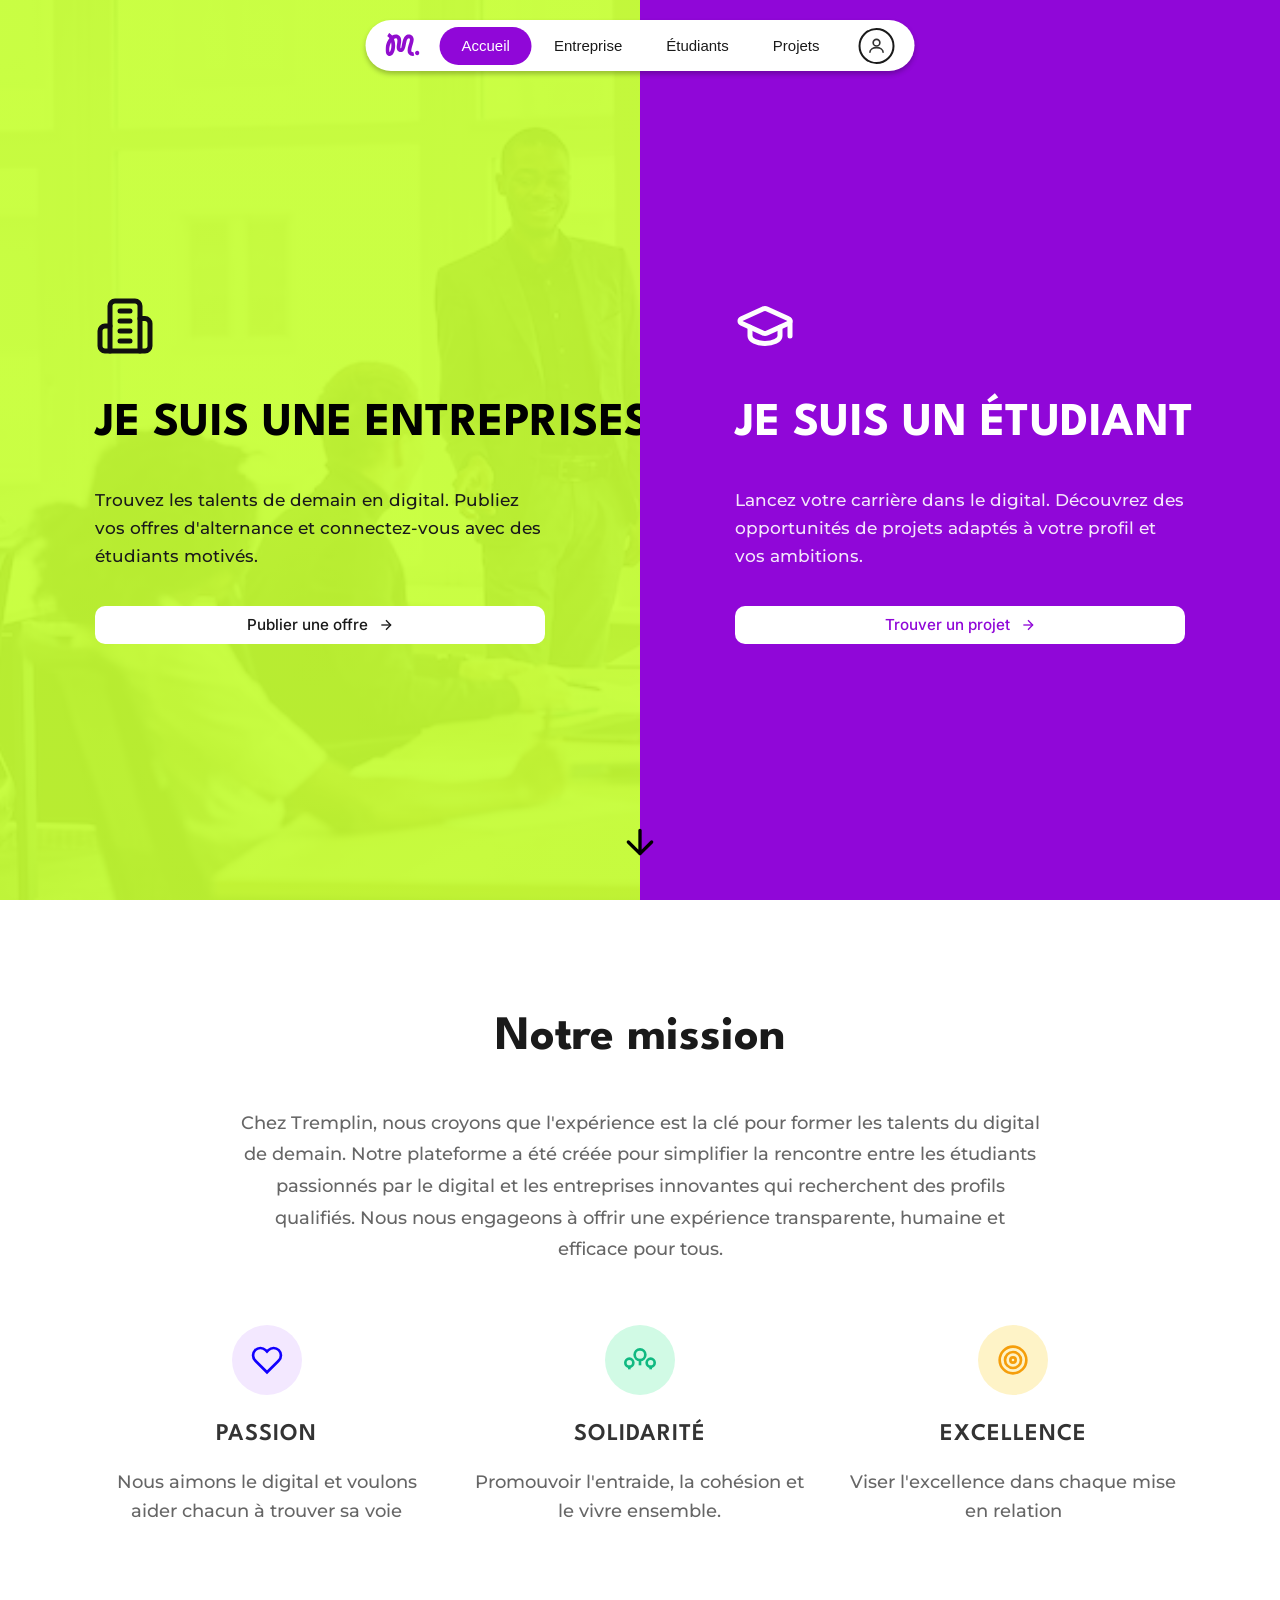
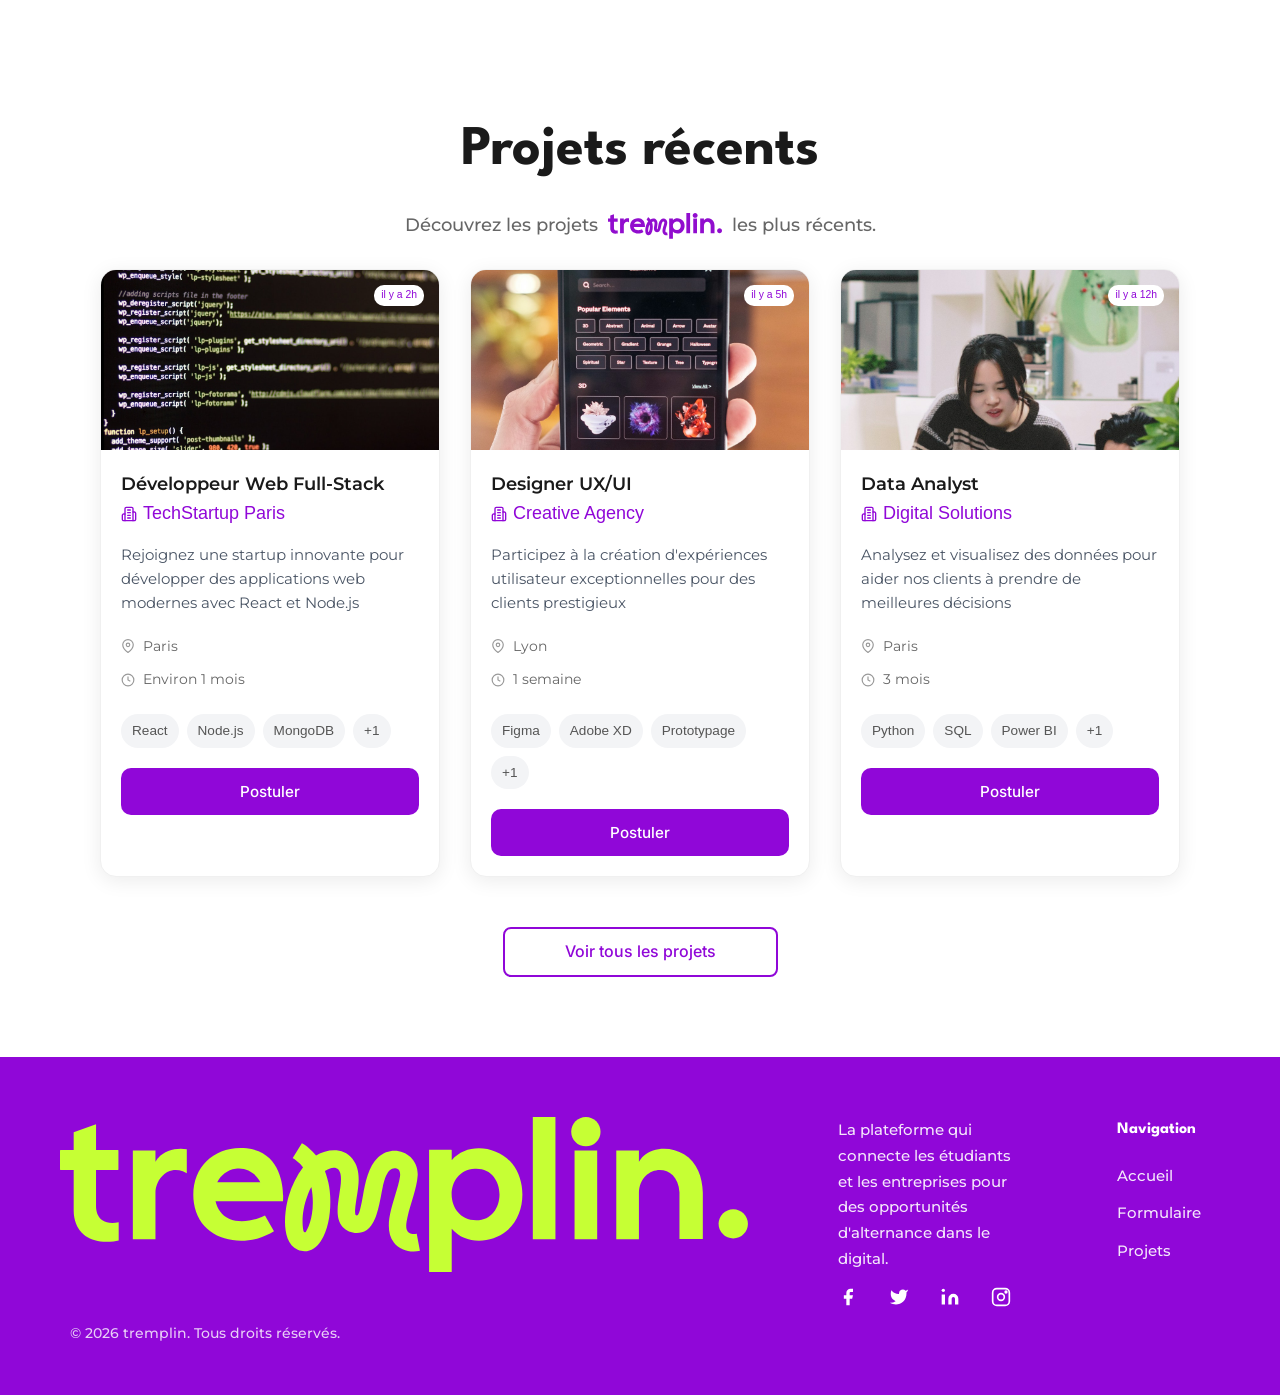
==== commit cef76f1a: "Update homepage fonts and styling: League Spartan for titles, Montserrat for text, Inter for buttons" ====
--- a/index.html
+++ b/index.html
@@ -11,7 +11,12 @@
     <!-- Navigation -->
     <nav class="navbar">
         <div class="nav-container">
-            <a href="#" class="logo">m.</a>
+            <a href="#" class="logo">
+                <svg width="34" height="23" viewBox="0 0 34 23" fill="none" xmlns="http://www.w3.org/2000/svg">
+                    <path d="M31.7251 22.205C32.9281 22.205 33.9033 21.2298 33.9033 20.0269C33.9033 18.8239 32.9281 17.8488 31.7251 17.8488C30.5222 17.8488 29.547 18.8239 29.547 20.0269C29.547 21.2298 30.5222 22.205 31.7251 22.205Z" fill="#910DCE"/>
+                    <path d="M27.986 19.25C27.986 19.25 27.7479 19.2977 27.6359 19.3008C25.3147 19.3677 25.6574 17.4427 26.0044 15.7743C26.5904 12.9573 28.0155 9.6709 28.183 6.86578C28.4574 2.26577 23.0603 -0.114616 19.7988 3.01567C16.9548 5.74508 16.8718 10.5935 15.9362 14.1568C15.8652 14.427 15.6878 15.0457 15.4939 15.2324C15.371 15.3506 15.1168 15.3926 15.0053 15.2454C14.8933 15.097 14.8788 14.4177 14.8913 14.2118C15.1075 10.6225 16.8122 6.44986 14.2757 3.25994C12.3719 0.865547 8.99577 1.14455 6.60398 2.61635C4.55601 0.276413 3.58312 0 3.58312 0L1.64199 3.12717C1.64199 3.12717 1.89402 3.30298 1.97285 3.36106C3.2704 4.31477 3.84553 5.13831 3.84553 5.13831C2.19741 7.3346 1.00826 9.96184 0.436237 12.6513C-0.1809 15.5539 -0.645569 21.2176 2.71757 22.6463C4.75672 23.5129 6.50129 22.4472 7.62355 20.7607C9.63261 17.7419 9.95312 12.7027 9.37954 9.2109C9.19388 8.07983 8.85731 6.97832 8.47354 5.90273C9.97075 4.94021 11.6215 4.75403 11.8559 6.95498C12.1992 10.175 9.88466 15.1028 12.2542 17.8197C13.4418 19.1816 15.7905 19.5021 17.3017 18.5131C19.7127 16.9345 20.167 11.9071 20.7764 9.2721C21.0704 8.001 21.6979 5.19018 23.4534 5.34835C24.3952 5.4334 24.5388 6.31035 24.4304 7.07374C23.8569 11.1251 20.3184 17.3991 23.1246 21.075C24.4014 22.747 26.6578 23.2946 28.6627 22.8543L27.986 19.2505V19.25ZM4.43777 18.7942C4.31175 18.9803 4.02496 18.942 3.95547 18.7278C3.90931 18.5867 3.04688 15.2189 5.0715 10.3783C5.18248 10.1128 5.35881 9.6849 5.50868 9.45257C5.53098 9.41782 5.53773 9.33174 5.60671 9.39604C5.6596 9.44531 5.81 10.6511 5.82711 10.8258C6.28193 15.5026 4.83243 18.2113 4.43777 18.7936V18.7942Z" fill="#910DCE"/>
+                </svg>
+            </a>
             <button class="mobile-menu-btn" aria-label="Menu">
                 <span></span>
                 <span></span>
@@ -38,15 +43,18 @@
         <div class="hero-entreprises">
             <div class="hero-content">
                 <div class="hero-icon">
-                    <svg width="40" height="40" viewBox="0 0 24 24" fill="none" stroke="currentColor" stroke-width="2">
-                        <rect x="3" y="3" width="18" height="18" rx="2"></rect>
-                        <path d="M9 3v18"></path>
-                        <path d="M13 8h4"></path>
-                        <path d="M13 12h4"></path>
-                        <path d="M13 16h4"></path>
-                    </svg>
-                </div>
-                <h1>POUR LES ENTREPRISES</h1>
+                    <svg width="64" height="64" viewBox="0 0 64 64" fill="none" xmlns="http://www.w3.org/2000/svg">
+<path d="M16 58.6667V10.6667C16 9.25219 16.5619 7.89563 17.5621 6.89544C18.5623 5.89525 19.9188 5.33334 21.3333 5.33334H42.6667C44.0812 5.33334 45.4377 5.89525 46.4379 6.89544C47.4381 7.89563 48 9.25219 48 10.6667V58.6667H16Z" stroke="#101010" stroke-width="5.33333" stroke-linecap="round" stroke-linejoin="round"/>
+<path d="M16 32H10.6667C9.25218 32 7.89563 32.5619 6.89543 33.5621C5.89524 34.5623 5.33334 35.9188 5.33334 37.3333V53.3333C5.33334 54.7478 5.89524 56.1044 6.89543 57.1046C7.89563 58.1048 9.25218 58.6667 10.6667 58.6667H16" stroke="#101010" stroke-width="5.33333" stroke-linecap="round" stroke-linejoin="round"/>
+<path d="M48 24H53.3333C54.7478 24 56.1044 24.5619 57.1046 25.5621C58.1048 26.5623 58.6667 27.9188 58.6667 29.3333V53.3333C58.6667 54.7478 58.1048 56.1044 57.1046 57.1046C56.1044 58.1048 54.7478 58.6667 53.3333 58.6667H48" stroke="#101010" stroke-width="5.33333" stroke-linecap="round" stroke-linejoin="round"/>
+<path d="M26.6667 16H37.3333" stroke="#101010" stroke-width="5.33333" stroke-linecap="round" stroke-linejoin="round"/>
+<path d="M26.6667 26.6667H37.3333" stroke="#101010" stroke-width="5.33333" stroke-linecap="round" stroke-linejoin="round"/>
+<path d="M26.6667 37.3333H37.3333" stroke="#101010" stroke-width="5.33333" stroke-linecap="round" stroke-linejoin="round"/>
+<path d="M26.6667 48H37.3333" stroke="#101010" stroke-width="5.33333" stroke-linecap="round" stroke-linejoin="round"/>
+</svg>
+
+                </div>
+                <h1>JE SUIS UNE ENTREPRISES</h1>
                 <p>Trouvez les talents de demain en digital. Publiez vos offres d'alternance et connectez-vous avec des étudiants motivés.</p>
                 <a href="#" class="btn btn-dark">
                     Publier une offre
@@ -60,14 +68,16 @@
         <div class="hero-etudiants">
             <div class="hero-content">
                 <div class="hero-icon">
-                    <svg width="40" height="40" viewBox="0 0 24 24" fill="none" stroke="currentColor" stroke-width="2">
-                        <path d="M22 10v6M2 10l10-5 10 5-10 5z"></path>
-                        <path d="M6 12v5c3 3 9 3 12 0v-5"></path>
-                    </svg>
-                </div>
-                <h1>POUR LES ÉTUDIANTS</h1>
+                    <svg width="64" height="64" viewBox="0 0 64 64" fill="none" xmlns="http://www.w3.org/2000/svg">
+<path d="M57.12 29.1253C57.5974 28.9147 58.0025 28.5687 58.2852 28.1301C58.5678 27.6916 58.7156 27.1797 58.7102 26.658C58.7048 26.1362 58.5465 25.6275 58.2548 25.1949C57.9632 24.7622 57.551 24.4247 57.0693 24.224L34.2133 13.8133C33.5185 13.4964 32.7637 13.3324 32 13.3324C31.2363 13.3324 30.4815 13.4964 29.7867 13.8133L6.93334 24.2133C6.45859 24.4212 6.05472 24.763 5.77112 25.1968C5.48752 25.6306 5.33649 26.1377 5.33649 26.656C5.33649 27.1743 5.48752 27.6813 5.77112 28.1151C6.05472 28.549 6.45859 28.8907 6.93334 29.0987L29.7867 39.52C30.4815 39.8369 31.2363 40.0009 32 40.0009C32.7637 40.0009 33.5185 39.8369 34.2133 39.52L57.12 29.1253Z" stroke="#FDFDFD" stroke-width="5.33333" stroke-linecap="round" stroke-linejoin="round"/>
+<path d="M58.6667 26.6667V42.6667" stroke="#FDFDFD" stroke-width="5.33333" stroke-linecap="round" stroke-linejoin="round"/>
+<path d="M16 33.3333V42.6667C16 44.7884 17.6857 46.8232 20.6863 48.3235C23.6869 49.8238 27.7565 50.6667 32 50.6667C36.2435 50.6667 40.3131 49.8238 43.3137 48.3235C46.3143 46.8232 48 44.7884 48 42.6667V33.3333" stroke="#FDFDFD" stroke-width="5.33333" stroke-linecap="round" stroke-linejoin="round"/>
+</svg>
+
+                </div>
+                <h1>JE SUIS UN ÉTUDIANT</h1>
                 <p>Lancez votre carrière dans le digital. Découvrez des opportunités de projets adaptés à votre profil et vos ambitions.</p>
-                <a href="formulaire-etudiant.html" class="btn btn-light">
+                <a href="projets.html" class="btn btn-light">
                     Trouver un projet
                     <svg width="16" height="16" viewBox="0 0 24 24" fill="none" stroke="currentColor" stroke-width="2">
                         <path d="M5 12h14"></path>
@@ -75,6 +85,21 @@
                     </svg>
                 </a>
             </div>
+        </div>
+        
+        <!-- Scroll Indicator -->
+        <div class="scroll-indicator">
+            <svg width="40" height="40" viewBox="0 0 24 24" fill="none">
+                <defs>
+                    <linearGradient id="arrowGradient" x1="0%" y1="0%" x2="100%" y2="0%">
+                        <stop offset="0%" style="stop-color:#000000;stop-opacity:1" />
+                        <stop offset="50%" style="stop-color:#000000;stop-opacity:1" />
+                        <stop offset="50%" style="stop-color:#000000;stop-opacity:1" />
+                        <stop offset="100%" style="stop-color:#000000;stop-opacity:1" />
+                    </linearGradient>
+                </defs>
+                <path d="M12 5v14M5 12l7 7 7-7" stroke="url(#arrowGradient)" stroke-width="2" stroke-linecap="round" stroke-linejoin="round"/>
+            </svg>
         </div>
     </section>
 
@@ -98,7 +123,7 @@
                 <p>Nous aimons le digital et voulons aider chacun à trouver sa voie</p>
             </div>
             <div class="value-card">
-                <div class="value-icon orange">
+                <div class="value-icon green">
                     <svg width="32" height="32" viewBox="0 0 24 24" fill="none" stroke="currentColor" stroke-width="2">
                         <circle cx="12" cy="8" r="4"></circle>
                         <circle cx="4" cy="14" r="3"></circle>
@@ -108,8 +133,8 @@
                         <path d="M20 17v2"></path>
                     </svg>
                 </div>
-                <h3>COMMUNAUTÉ</h3>
-                <p>Créer des liens durables entre talents et entreprises</p>
+                <h3>SOLIDARITÉ</h3>
+                <p>Promouvoir l'entraide, la cohésion et le vivre ensemble.</p>
             </div>
             <div class="value-card">
                 <div class="value-icon orange">
@@ -122,76 +147,184 @@
                 <h3>EXCELLENCE</h3>
                 <p>Viser l'excellence dans chaque mise en relation</p>
             </div>
-            <div class="value-card">
-                <div class="value-icon orange">
-                    <svg width="32" height="32" viewBox="0 0 24 24" fill="none" stroke="currentColor" stroke-width="2">
-                        <circle cx="12" cy="12" r="10"></circle>
-                        <circle cx="12" cy="12" r="6"></circle>
-                        <circle cx="12" cy="12" r="2"></circle>
-                    </svg>
-                </div>
-                <h3>EXCELLENCE</h3>
-                <p>Viser l'excellence dans chaque mise en relation</p>
-            </div>
         </div>
     </section>
 
     <!-- Projects Section -->
     <section class="projects" id="projets">
-        <h2>Top 3 des projets du mois</h2>
-        <p class="projects-subtitle">Découvrez les offres d'alternance les plus populaires dans les métiers du digital</p>
+        <h2>Projets récents</h2>
+        <p class="projects-subtitle">Découvrez les projets <svg class="tremplin-logo" width="114" height="26" viewBox="0 0 114 26" fill="none" xmlns="http://www.w3.org/2000/svg">
+<path d="M64.9168 7.1632V5.49641L64.8545 5.4341H61.1666V25.6862H64.9155V18.5244C67.186 21.1985 71.4114 20.9908 73.9998 18.8944C77.1776 16.3189 77.4528 10.8317 74.9267 7.7201C72.5524 4.79542 67.4689 4.10482 64.9142 7.1632H64.9168ZM68.9761 17.1172C63.6914 17.1159 63.4785 8.85076 68.7398 8.57556C74.1283 8.29257 74.1816 17.1185 68.9761 17.1172Z" fill="#910DCE"/>
+<path d="M30.9382 5.19269C25.3744 4.58906 21.3944 8.72619 22.1927 14.2588C22.9457 19.4721 28.1005 21.3868 32.7945 20.1263C33.7383 19.8732 34.6249 19.4526 35.4583 18.9515L33.968 16.3046C33.968 16.3046 30.7045 18.0221 28.0096 16.8434C26.7933 16.3111 26.0767 15.2064 25.7717 13.955H36.9524C36.9524 13.955 37.7313 5.93003 30.9369 5.19269H30.9382ZM26.0598 10.8265C26.6284 9.63486 27.7513 8.77161 29.0832 8.58468C29.2792 8.56261 29.4791 8.54964 29.6816 8.54704C31.2238 8.56911 32.5544 9.49207 33.1905 10.8252H26.0598V10.8265Z" fill="#910DCE"/>
+<path d="M103.407 6.1831C101.428 4.97714 98.5044 4.872 96.6974 6.4622C96.3794 6.74259 96.1795 7.07103 95.9367 7.40984V5.55741H92.1865V20.2535H95.9367V12.6543C96.0055 7.87846 102.331 7.24237 102.655 12.4517V20.2132H106.526V12.4933C106.45 10.0022 105.618 7.53185 103.407 6.1844V6.1831Z" fill="#910DCE"/>
+<path d="M5.97138 14.8831V8.76897H9.62042L9.68273 8.70666V5.53664L9.62042 5.47433H5.97397V1.19312L2.26655 2.51072V5.47433H0.0623075L0 5.53664V8.70666L0.0623075 8.76897H2.26655V15.4725C2.26655 15.8736 2.29638 16.2747 2.37038 16.6681C2.95843 19.8108 5.65075 21.0233 8.8753 20.6183C9.16088 20.5819 9.44129 20.4975 9.72557 20.4586V17.4534C5.94024 18.1388 6.00253 15.1363 5.97397 14.8831H5.97138Z" fill="#910DCE"/>
+<path d="M16.233 6.81408L15.8202 7.40991V5.55748H12.0712V20.2536H15.8202V12.5336C15.867 10.1632 17.9154 8.07455 20.3637 8.98454C20.5882 9.06892 20.7895 9.2169 21.0127 9.30387V5.35239C19.3057 5.0694 17.4117 5.50297 16.2343 6.81538L16.233 6.81408Z" fill="#910DCE"/>
+<path d="M82.1037 0H78.3534V20.252H82.1037V0Z" fill="#910DCE"/>
+<path d="M89.0204 5.55737H85.2701V20.2534H89.0204V5.55737Z" fill="#910DCE"/>
+<path d="M87.1456 4.86277C88.4884 4.86277 89.577 3.7742 89.577 2.43139C89.577 1.08857 88.4884 0 87.1456 0C85.8028 0 84.7142 1.08857 84.7142 2.43139C84.7142 3.7742 85.8028 4.86277 87.1456 4.86277Z" fill="#910DCE"/>
+<path d="M111.569 20.1379C112.912 20.1379 114 19.0494 114 17.7065C114 16.3637 112.912 15.2751 111.569 15.2751C110.226 15.2751 109.137 16.3637 109.137 17.7065C109.137 19.0494 110.226 20.1379 111.569 20.1379Z" fill="#910DCE"/>
+<path d="M59.1169 19.354C59.1169 19.354 58.9313 19.3917 58.8443 19.3943C57.0334 19.4462 57.3009 17.9443 57.5722 16.6436C58.0291 14.4458 59.1416 11.882 59.2714 9.69469C59.4856 6.10667 55.2758 4.24905 52.7315 6.69082C50.513 8.81975 50.4481 12.6025 49.7185 15.3818C49.6627 15.5934 49.5251 16.075 49.3732 16.2204C49.2772 16.3125 49.0785 16.345 48.9916 16.2307C48.9046 16.1152 48.8929 15.5856 48.902 15.4246C49.0708 12.6246 50.4 9.37015 48.4217 6.88165C46.9366 5.01364 44.3027 5.23173 42.4373 6.37927C40.8393 4.55411 40.0812 4.33862 40.0812 4.33862L38.5676 6.77781C38.5676 6.77781 38.7636 6.91541 38.8259 6.95955C39.8385 7.70337 40.2863 8.34593 40.2863 8.34593C39.0012 10.0595 38.073 12.1079 37.6265 14.207C37.1449 16.4709 36.7827 20.8897 39.4062 22.0035C40.9964 22.6798 42.3581 21.8477 43.2331 20.5327C44.7999 18.1779 45.0505 14.2472 44.6026 11.5237C44.4572 10.641 44.195 9.78166 43.8964 8.94307C45.0647 8.19275 46.3525 8.04737 46.5355 9.76349C46.8029 12.2754 44.9972 16.1191 46.8458 18.239C47.7726 19.3008 49.6043 19.5514 50.783 18.7803C52.664 17.5496 53.0183 13.6267 53.4935 11.5718C53.7232 10.58 54.2126 8.38748 55.5822 8.5108C56.3169 8.577 56.4285 9.26111 56.3441 9.85695C55.8963 13.0166 53.1365 17.9118 55.3251 20.7794C56.3208 22.084 58.081 22.5111 59.6453 22.1671L59.1169 19.3553V19.354ZM40.7472 18.9984C40.6485 19.1437 40.4252 19.1139 40.3707 18.9464C40.3344 18.8361 39.662 16.2087 41.2418 12.4337C41.3287 12.226 41.4663 11.8924 41.5832 11.712C41.6013 11.6847 41.6052 11.6172 41.6598 11.6678C41.7013 11.7068 41.8181 12.6466 41.8311 12.7829C42.1855 16.4307 41.0548 18.544 40.7472 18.9984Z" fill="#910DCE"/>
+</svg> les plus récents.</p>
         <div class="project-cards">
             <article class="project-card">
                 <div class="project-image">
-                    <img src="https://images.unsplash.com/photo-1461749280684-dccba630e2f6?w=400&h=200&fit=crop" alt="Code development">
-                    <span class="project-rank">#1</span>
+                    <img src="./assets/images/projet_1.jpg" alt="Code development">
+                    <span class="project-rank">il y a 2h</span>
                 </div>
                 <div class="project-content">
                     <h3>Développeur Web Full-Stack</h3>
-                    <span class="company-name">TechStartup Paris</span>
+                    <span class="company-name">
+                        <svg width="16" height="16" viewBox="0 0 16 16" fill="none" xmlns="http://www.w3.org/2000/svg">
+                            <g clip-path="url(#clip0_264_492)">
+                                <path d="M4 14.6667V2.66671C4 2.31309 4.14048 1.97395 4.39052 1.7239C4.64057 1.47385 4.97971 1.33337 5.33333 1.33337H10.6667C11.0203 1.33337 11.3594 1.47385 11.6095 1.7239C11.8595 1.97395 12 2.31309 12 2.66671V14.6667H4Z" stroke="#9007D8" stroke-width="1.33333" stroke-linecap="round" stroke-linejoin="round"/>
+                                <path d="M3.99999 8H2.66666C2.31304 8 1.9739 8.14048 1.72385 8.39052C1.4738 8.64057 1.33333 8.97971 1.33333 9.33333V13.3333C1.33333 13.687 1.4738 14.0261 1.72385 14.2761C1.9739 14.5262 2.31304 14.6667 2.66666 14.6667H3.99999" stroke="#9007D8" stroke-width="1.33333" stroke-linecap="round" stroke-linejoin="round"/>
+                                <path d="M12 6H13.3333C13.687 6 14.0261 6.14048 14.2761 6.39052C14.5262 6.64057 14.6667 6.97971 14.6667 7.33333V13.3333C14.6667 13.687 14.5262 14.0261 14.2761 14.2761C14.0261 14.5262 13.687 14.6667 13.3333 14.6667H12" stroke="#9007D8" stroke-width="1.33333" stroke-linecap="round" stroke-linejoin="round"/>
+                                <path d="M6.66667 4H9.33334" stroke="#9007D8" stroke-width="1.33333" stroke-linecap="round" stroke-linejoin="round"/>
+                                <path d="M6.66667 6.66663H9.33334" stroke="#9007D8" stroke-width="1.33333" stroke-linecap="round" stroke-linejoin="round"/>
+                                <path d="M6.66667 9.33337H9.33334" stroke="#9007D8" stroke-width="1.33333" stroke-linecap="round" stroke-linejoin="round"/>
+                                <path d="M6.66667 12H9.33334" stroke="#9007D8" stroke-width="1.33333" stroke-linecap="round" stroke-linejoin="round"/>
+                            </g>
+                            <defs>
+                                <clipPath id="clip0_264_492">
+                                    <rect width="16" height="16" fill="white"/>
+                                </clipPath>
+                            </defs>
+                        </svg>
+                        TechStartup Paris
+                    </span>
                     <p>Rejoignez une startup innovante pour développer des applications web modernes avec React et Node.js</p>
+                    <div class="project-meta">
+                        <span class="project-location">
+                            <svg width="14" height="14" viewBox="0 0 24 24" fill="none" stroke="currentColor" stroke-width="2">
+                                <path d="M21 10c0 7-9 13-9 13s-9-6-9-13a9 9 0 0 1 18 0z"></path>
+                                <circle cx="12" cy="10" r="3"></circle>
+                            </svg>
+                            Paris
+                        </span>
+                        <span class="project-duration">
+                            <svg width="14" height="14" viewBox="0 0 24 24" fill="none" stroke="currentColor" stroke-width="2">
+                                <circle cx="12" cy="12" r="10"></circle>
+                                <polyline points="12 6 12 12 16 14"></polyline>
+                            </svg>
+                            Environ 1 mois
+                        </span>
+                    </div>
                     <div class="tech-tags">
                         <span>React</span>
                         <span>Node.js</span>
                         <span>MongoDB</span>
-                    </div>
-                    <a href="#" class="btn-outline">En savoir plus</a>
+                        <span>+1</span>
+                    </div>
+                    <button class="btn-postuler">Postuler</button>
                 </div>
             </article>
-            <article class="project-card">
+            <article class="project-card" onclick="window.location.href='detail-projet.html'">
                 <div class="project-image">
-                    <img src="https://images.unsplash.com/photo-1561070791-2526d30994b5?w=400&h=200&fit=crop" alt="UX Design">
-                    <span class="project-rank">#2</span>
+                    <img src="./assets/images/projet_2.jpg" alt="UX Design">
+                    <span class="project-rank">il y a 5h</span>
                 </div>
                 <div class="project-content">
                     <h3>Designer UX/UI</h3>
-                    <span class="company-name">Creative Agency</span>
+                    <span class="company-name">
+                        <svg width="16" height="16" viewBox="0 0 16 16" fill="none" xmlns="http://www.w3.org/2000/svg">
+                            <g clip-path="url(#clip0_264_492_2)">
+                                <path d="M4 14.6667V2.66671C4 2.31309 4.14048 1.97395 4.39052 1.7239C4.64057 1.47385 4.97971 1.33337 5.33333 1.33337H10.6667C11.0203 1.33337 11.3594 1.47385 11.6095 1.7239C11.8595 1.97395 12 2.31309 12 2.66671V14.6667H4Z" stroke="#9007D8" stroke-width="1.33333" stroke-linecap="round" stroke-linejoin="round"/>
+                                <path d="M3.99999 8H2.66666C2.31304 8 1.9739 8.14048 1.72385 8.39052C1.4738 8.64057 1.33333 8.97971 1.33333 9.33333V13.3333C1.33333 13.687 1.4738 14.0261 1.72385 14.2761C1.9739 14.5262 2.31304 14.6667 2.66666 14.6667H3.99999" stroke="#9007D8" stroke-width="1.33333" stroke-linecap="round" stroke-linejoin="round"/>
+                                <path d="M12 6H13.3333C13.687 6 14.0261 6.14048 14.2761 6.39052C14.5262 6.64057 14.6667 6.97971 14.6667 7.33333V13.3333C14.6667 13.687 14.5262 14.0261 14.2761 14.2761C14.0261 14.5262 13.687 14.6667 13.3333 14.6667H12" stroke="#9007D8" stroke-width="1.33333" stroke-linecap="round" stroke-linejoin="round"/>
+                                <path d="M6.66667 4H9.33334" stroke="#9007D8" stroke-width="1.33333" stroke-linecap="round" stroke-linejoin="round"/>
+                                <path d="M6.66667 6.66663H9.33334" stroke="#9007D8" stroke-width="1.33333" stroke-linecap="round" stroke-linejoin="round"/>
+                                <path d="M6.66667 9.33337H9.33334" stroke="#9007D8" stroke-width="1.33333" stroke-linecap="round" stroke-linejoin="round"/>
+                                <path d="M6.66667 12H9.33334" stroke="#9007D8" stroke-width="1.33333" stroke-linecap="round" stroke-linejoin="round"/>
+                            </g>
+                            <defs>
+                                <clipPath id="clip0_264_492_2">
+                                    <rect width="16" height="16" fill="white"/>
+                                </clipPath>
+                            </defs>
+                        </svg>
+                        Creative Agency
+                    </span>
                     <p>Participez à la création d'expériences utilisateur exceptionnelles pour des clients prestigieux</p>
+                    <div class="project-meta">
+                        <span class="project-location">
+                            <svg width="14" height="14" viewBox="0 0 24 24" fill="none" stroke="currentColor" stroke-width="2">
+                                <path d="M21 10c0 7-9 13-9 13s-9-6-9-13a9 9 0 0 1 18 0z"></path>
+                                <circle cx="12" cy="10" r="3"></circle>
+                            </svg>
+                            Lyon
+                        </span>
+                        <span class="project-duration">
+                            <svg width="14" height="14" viewBox="0 0 24 24" fill="none" stroke="currentColor" stroke-width="2">
+                                <circle cx="12" cy="12" r="10"></circle>
+                                <polyline points="12 6 12 12 16 14"></polyline>
+                            </svg>
+                            1 semaine
+                        </span>
+                    </div>
                     <div class="tech-tags">
                         <span>Figma</span>
                         <span>Adobe XD</span>
                         <span>Prototypage</span>
-                    </div>
-                    <a href="#" class="btn-outline">En savoir plus</a>
+                        <span>+1</span>
+                    </div>
+                    <button class="btn-postuler">Postuler</button>
                 </div>
             </article>
             <article class="project-card">
                 <div class="project-image">
-                    <img src="https://images.unsplash.com/photo-1551288049-bebda4e38f71?w=400&h=200&fit=crop" alt="Data Analysis">
-                    <span class="project-rank">#3</span>
+                    <img src="./assets/images/projet_3.jpg" alt="Data Analysis">
+                    <span class="project-rank">il y a 12h</span>
                 </div>
                 <div class="project-content">
                     <h3>Data Analyst</h3>
-                    <span class="company-name">Digital Solutions</span>
+                    <span class="company-name">
+                        <svg width="16" height="16" viewBox="0 0 16 16" fill="none" xmlns="http://www.w3.org/2000/svg">
+                            <g clip-path="url(#clip0_264_492_3)">
+                                <path d="M4 14.6667V2.66671C4 2.31309 4.14048 1.97395 4.39052 1.7239C4.64057 1.47385 4.97971 1.33337 5.33333 1.33337H10.6667C11.0203 1.33337 11.3594 1.47385 11.6095 1.7239C11.8595 1.97395 12 2.31309 12 2.66671V14.6667H4Z" stroke="#9007D8" stroke-width="1.33333" stroke-linecap="round" stroke-linejoin="round"/>
+                                <path d="M3.99999 8H2.66666C2.31304 8 1.9739 8.14048 1.72385 8.39052C1.4738 8.64057 1.33333 8.97971 1.33333 9.33333V13.3333C1.33333 13.687 1.4738 14.0261 1.72385 14.2761C1.9739 14.5262 2.31304 14.6667 2.66666 14.6667H3.99999" stroke="#9007D8" stroke-width="1.33333" stroke-linecap="round" stroke-linejoin="round"/>
+                                <path d="M12 6H13.3333C13.687 6 14.0261 6.14048 14.2761 6.39052C14.5262 6.64057 14.6667 6.97971 14.6667 7.33333V13.3333C14.6667 13.687 14.5262 14.0261 14.2761 14.2761C14.0261 14.5262 13.687 14.6667 13.3333 14.6667H12" stroke="#9007D8" stroke-width="1.33333" stroke-linecap="round" stroke-linejoin="round"/>
+                                <path d="M6.66667 4H9.33334" stroke="#9007D8" stroke-width="1.33333" stroke-linecap="round" stroke-linejoin="round"/>
+                                <path d="M6.66667 6.66663H9.33334" stroke="#9007D8" stroke-width="1.33333" stroke-linecap="round" stroke-linejoin="round"/>
+                                <path d="M6.66667 9.33337H9.33334" stroke="#9007D8" stroke-width="1.33333" stroke-linecap="round" stroke-linejoin="round"/>
+                                <path d="M6.66667 12H9.33334" stroke="#9007D8" stroke-width="1.33333" stroke-linecap="round" stroke-linejoin="round"/>
+                            </g>
+                            <defs>
+                                <clipPath id="clip0_264_492_3">
+                                    <rect width="16" height="16" fill="white"/>
+                                </clipPath>
+                            </defs>
+                        </svg>
+                        Digital Solutions
+                    </span>
                     <p>Analysez et visualisez des données pour aider nos clients à prendre de meilleures décisions</p>
+                    <div class="project-meta">
+                        <span class="project-location">
+                            <svg width="14" height="14" viewBox="0 0 24 24" fill="none" stroke="currentColor" stroke-width="2">
+                                <path d="M21 10c0 7-9 13-9 13s-9-6-9-13a9 9 0 0 1 18 0z"></path>
+                                <circle cx="12" cy="10" r="3"></circle>
+                            </svg>
+                            Paris
+                        </span>
+                        <span class="project-duration">
+                            <svg width="14" height="14" viewBox="0 0 24 24" fill="none" stroke="currentColor" stroke-width="2">
+                                <circle cx="12" cy="12" r="10"></circle>
+                                <polyline points="12 6 12 12 16 14"></polyline>
+                            </svg>
+                            3 mois
+                        </span>
+                    </div>
                     <div class="tech-tags">
                         <span>Python</span>
                         <span>SQL</span>
                         <span>Power BI</span>
-                    </div>
-                    <a href="#" class="btn-outline">En savoir plus</a>
+                        <span>+1</span>
+                    </div>
+                    <button class="btn-postuler">Postuler</button>
                 </div>
             </article>
+        </div>
+        <div class="projects-cta">
+            <a href="projets.html" class="btn-outline-purple">Voir tous les projets</a>
         </div>
     </section>
 
@@ -199,7 +332,19 @@
     <footer class="footer">
         <div class="footer-content">
             <div class="footer-brand">
-                <h2 class="footer-logo">tremplin.</h2>
+                <svg class="footer-logo" width="688" height="155" viewBox="0 0 688 155" fill="none" xmlns="http://www.w3.org/2000/svg">
+<path d="M391.734 43.2249V33.1668L391.358 32.7908H369.103V155H391.726V111.783C405.427 127.92 430.924 126.667 446.544 114.016C465.72 98.474 467.381 65.3622 452.137 46.5855C437.81 28.9368 407.134 24.7694 391.718 43.2249H391.734ZM416.229 103.292C384.339 103.284 383.054 53.4084 414.803 51.7477C447.32 50.04 447.641 103.299 416.229 103.292Z" fill="#C6FF34"/>
+<path d="M186.694 31.3337C153.12 27.6912 129.103 52.6563 133.92 86.0423C138.464 117.501 169.57 129.056 197.896 121.449C203.591 119.922 208.941 117.384 213.97 114.36L204.977 98.3878C204.977 98.3878 185.284 108.751 169.022 101.639C161.682 98.427 157.358 91.7607 155.517 84.2093H222.986C222.986 84.2093 227.686 35.7831 186.686 31.3337H186.694ZM157.256 65.3308C160.687 58.1397 167.463 52.9305 175.5 51.8024C176.683 51.6693 177.889 51.5909 179.111 51.5753C188.417 51.7084 196.447 57.278 200.285 65.3229H157.256V65.3308Z" fill="#C6FF34"/>
+<path d="M624.003 37.3106C612.057 30.0333 594.416 29.3988 583.512 38.9948C581.593 40.6868 580.386 42.6687 578.921 44.7132V33.5349H556.291V122.217H578.921V76.3602C579.336 47.541 617.509 43.7026 619.459 75.1382V121.974H642.819V75.3888C642.364 60.3565 637.343 45.4495 624.003 37.3184V37.3106Z" fill="#C6FF34"/>
+<path d="M36.0337 89.81V52.9146H58.0536L58.4296 52.5386V33.4094L58.0536 33.0334H36.0494V7.19873L13.6773 15.1496V33.0334H0.375989L0 33.4094V52.5386L0.375989 52.9146H13.6773V93.3664C13.6773 95.7869 13.8573 98.2074 14.3038 100.581C17.8524 119.546 34.099 126.862 53.5572 124.418C55.2805 124.199 56.9726 123.69 58.6881 123.455V105.32C35.8459 109.456 36.2218 91.3375 36.0494 89.81H36.0337Z" fill="#C6FF34"/>
+<path d="M97.957 41.1178L95.466 44.7133V33.535H72.843V122.217H95.466V75.6318C95.748 61.328 108.109 48.724 122.883 54.2152C124.238 54.7244 125.452 55.6174 126.8 56.1423V32.2973C116.499 30.5897 105.07 33.206 97.9648 41.1256L97.957 41.1178Z" fill="#C6FF34"/>
+<path d="M495.448 0H472.818V122.209H495.448V0Z" fill="#C6FF34"/>
+<path d="M537.185 33.5347H514.554V122.217H537.185V33.5347Z" fill="#C6FF34"/>
+<path d="M525.873 29.344C533.976 29.344 540.545 22.7751 540.545 14.672C540.545 6.56889 533.976 0 525.873 0C517.77 0 511.201 6.56889 511.201 14.672C511.201 22.7751 517.77 29.344 525.873 29.344Z" fill="#C6FF34"/>
+<path d="M673.251 121.52C681.355 121.52 687.923 114.951 687.923 106.848C687.923 98.7447 681.355 92.1758 673.251 92.1758C665.148 92.1758 658.579 98.7447 658.579 106.848C658.579 114.951 665.148 121.52 673.251 121.52Z" fill="#C6FF34"/>
+<path d="M356.734 116.788C356.734 116.788 355.614 117.016 355.089 117.031C344.161 117.345 345.775 108.281 347.412 100.432C350.17 87.1702 356.883 71.6992 357.666 58.4999C358.959 36.8483 333.555 25.6387 318.202 40.3734C304.814 53.2202 304.422 76.0467 300.02 92.8181C299.683 94.0949 298.853 97.0012 297.936 97.8785C297.357 98.4347 296.158 98.6305 295.633 97.9412C295.109 97.244 295.038 94.048 295.093 93.0766C296.111 76.1799 304.133 56.5415 292.194 41.5249C283.233 30.2526 267.339 31.5686 256.083 38.4933C246.44 27.4795 241.865 26.1792 241.865 26.1792L232.731 40.8982C232.731 40.8982 233.914 41.7285 234.29 41.9949C240.4 46.4834 243.102 50.361 243.102 50.361C235.347 60.7011 229.747 73.0622 227.052 85.7289C224.146 99.3904 221.96 126.055 237.791 132.776C247.387 136.858 255.605 131.836 260.884 123.901C270.339 109.691 271.851 85.9717 269.149 69.5372C268.271 64.2105 266.689 59.0247 264.887 53.9643C271.937 49.4366 279.708 48.5593 280.813 58.9151C282.426 74.0727 271.53 97.2675 282.685 110.059C288.278 116.467 299.331 117.979 306.444 113.326C317.794 105.9 319.933 82.2273 322.8 69.827C324.186 63.8423 327.14 50.6116 335.404 51.3558C339.837 51.7553 340.511 55.8835 340.002 59.4791C337.299 78.5456 320.646 108.085 333.853 125.389C339.861 133.262 350.483 135.839 359.922 133.763L356.734 116.796V116.788ZM245.883 114.642C245.288 115.519 243.941 115.339 243.612 114.329C243.392 113.663 239.335 97.808 248.868 75.0284C249.393 73.7751 250.223 71.7619 250.928 70.673C251.038 70.5085 251.061 70.1012 251.39 70.4067C251.641 70.6417 252.346 76.3131 252.424 77.1356C254.563 99.1475 247.74 111.9 245.883 114.642Z" fill="#C6FF34"/>
+</svg>
+
             </div>
             <div class="footer-description">
                 <p>La plateforme qui connecte les étudiants et les entreprises pour des opportunités d'alternance dans le digital.</p>
@@ -241,7 +386,7 @@
             <div class="footer-contact">
                 <h4>Contact</h4>
                 <ul>
-                    <li><a href="mailto:contact@alternhub.fr">contact@alternhub.fr</a></li>
+                    <li><a href="mailto:contact@tremplin.fr">contact@tremplin.fr</a></li>
                     <li>01 23 45 67 89</li>
                     <li>Paris, France</li>
                 </ul>
--- a/styles.css
+++ b/styles.css
@@ -1,3 +1,5 @@
+@import url('https://fonts.googleapis.com/css2?family=Inter:wght@400;500;600;700&family=League+Spartan:wght@700&family=Montserrat:wght@500&display=swap');
+
 * {
     margin: 0;
     padding: 0;
@@ -38,23 +40,24 @@
     z-index: 1000;
     background: white;
     border-radius: 100px;
-    padding: 0px 20px;
-    box-shadow: 0 2px 15px rgba(0, 0, 0, 0.06);
+    /* padding: 0px 20px; */
+    box-shadow: 0 3px 5px rgba(0, 0, 0, 0.25);
 }
 
 .nav-container {
     display: flex;
     align-items: center;
+    padding: 0 20px;
 }
 
 .logo {
     font-size: 32px;
     font-weight: 700;
-    color: #9333ea;
+    color: #9007D8;
     font-style: italic;
     font-family: 'Georgia', serif;
     letter-spacing: -1px;
-    padding-right: 10px;
+    padding-right: 20px;
 }
 
 .nav-links {
@@ -66,10 +69,11 @@
 .nav-links a {
     padding: 10px 22px;
     border-radius: 30px;
-    font-weight: 500;
+    font-weight: 400;
     font-size: 15px;
+    transition: all 0.3s ease;
+    text-decoration: none;
     color: #1a1a1a;
-    transition: color 0.3s ease;
     position: relative;
     z-index: 1;
 }
@@ -77,7 +81,7 @@
 .nav-links::before {
     content: '';
     position: absolute;
-    background: #9333ea;
+    background: #9007D8;
     border-radius: 30px;
     height: 38px;
     transition: all 0.4s cubic-bezier(0.4, 0, 0.2, 1);
@@ -113,14 +117,15 @@
 }
 
 .profile-icon:hover {
-    border-color: #9333ea;
-    color: #9333ea;
+    border-color: #9007D8;
+    color: #9007D8;
 }
 
 /* Hero Section */
 .hero {
     display: flex;
     min-height: 100vh;
+    position: relative;
 }
 
 .hero-entreprises,
@@ -131,20 +136,22 @@
     justify-content: center;
     padding: 100px 60px 60px;
     position: relative;
+}
+
+.hero-entreprises {
+    background: linear-gradient(rgba(198, 255, 52, 0.92), rgba(198, 255, 52, 0.92)),
+                url('./assets/images/entreprise.png');
+    background-color: #C6FF34;
     background-size: cover;
-    background-position: center;
-}
-
-.hero-entreprises {
-    background: linear-gradient(rgba(200, 230, 0, 0.92), rgba(200, 230, 0, 0.92)),
-                url('https://images.unsplash.com/photo-1522071820081-009f0129c71c?w=800') center/cover;
-    background-color: #c8e600;
+    background-position: 1% center;
 }
 
 .hero-etudiants {
-    background: linear-gradient(rgba(147, 51, 234, 0.88), rgba(147, 51, 234, 0.88)),
-                url('https://images.unsplash.com/photo-1523240795612-9a054b0db644?w=800') center/cover;
-    background-color: #9333ea;
+    background: linear-gradient(rgba(144, 7, 216, 0.88), rgba(144, 7, 216, 0.88)),
+                url('./assets/images/etudiant.jpg');
+    background-color: #9007D8;
+    background-size: cover;
+    background-position: 10% center;
 }
 
 .hero-content {
@@ -154,8 +161,6 @@
 .hero-icon {
     width: 60px;
     height: 60px;
-    border: 2px solid currentColor;
-    border-radius: 12px;
     display: flex;
     align-items: center;
     justify-content: center;
@@ -171,7 +176,7 @@
 }
 
 .hero h1 {
-    font-size: 2.2rem;
+    font-size: 47px;
     font-weight: 700;
     margin-bottom: 25px;
     letter-spacing: 0.5px;
@@ -180,16 +185,22 @@
 
 .hero-entreprises h1 {
     color: #000;
+    font-family: 'League Spartan', sans-serif;
+    font-weight: 700;
 }
 
 .hero-etudiants h1 {
     color: white;
+    font-family: 'League Spartan', sans-serif;
+    font-weight: 700;
 }
 
 .hero p {
-    font-size: 0.95rem;
+    font-size: 17px;
     margin-bottom: 35px;
     line-height: 1.65;
+    font-family: 'Montserrat', sans-serif;
+    font-weight: 500;
 }
 
 .hero-entreprises p {
@@ -204,7 +215,7 @@
     display: inline-flex;
     align-items: center;
     gap: 10px;
-    padding: 14px 32px;
+    padding: 7px 32px;
     border-radius: 10px;
     font-weight: 500;
     font-size: 0.95rem;
@@ -212,6 +223,7 @@
     width: 100%;
     justify-content: center;
     border: none;
+    font-family: 'Inter', sans-serif;
 }
 
 .btn-dark {
@@ -226,12 +238,39 @@
 
 .btn-light {
     background: white;
-    color: #9333ea;
+    color: #9007D8;
 }
 
 .btn-light:hover {
     background: rgba(255, 255, 255, 0.9);
     transform: translateY(-2px);
+}
+
+/* Scroll Indicator */
+.scroll-indicator {
+    position: absolute;
+    bottom: 30px;
+    left: 50%;
+    transform: translateX(-50%);
+    z-index: 10;
+    animation: bounce 2s infinite;
+    cursor: pointer;
+}
+
+@keyframes bounce {
+    0%, 20%, 50%, 80%, 100% {
+        transform: translateX(-50%) translateY(0);
+    }
+    40% {
+        transform: translateX(-50%) translateY(-10px);
+    }
+    60% {
+        transform: translateX(-50%) translateY(-5px);
+    }
+}
+
+.scroll-indicator:hover {
+    animation-play-state: paused;
 }
 
 /* Mission Section */
@@ -247,6 +286,7 @@
     font-weight: 700;
     margin-bottom: 30px;
     color: #1a1a1a;
+    font-family: 'League Spartan', sans-serif;
 }
 
 .mission-text {
@@ -255,11 +295,13 @@
     font-size: 1.1rem;
     color: #666;
     line-height: 1.8;
+    font-family: 'Montserrat', sans-serif;
+    font-weight: 500;
 }
 
 .values {
     display: grid;
-    grid-template-columns: repeat(4, 1fr);
+    grid-template-columns: repeat(3, 1fr);
     gap: 40px;
 }
 
@@ -279,7 +321,12 @@
 
 .value-icon.purple {
     background: #f3e8ff;
-    color: #9333ea;
+    color: #1100ff;
+}
+
+.value-icon.green {
+    background: #d1fae5;
+    color: #10b981;
 }
 
 .value-icon.orange {
@@ -288,16 +335,19 @@
 }
 
 .value-card h3 {
-    font-size: 1rem;
-    font-weight: 700;
+    font-size: 24px;
+    font-weight: 600;
     margin-bottom: 15px;
     letter-spacing: 1px;
+    font-family: 'League Spartan', sans-serif;
 }
 
 .value-card p {
-    font-size: 0.95rem;
+    font-size: 18px;
     color: #666;
     line-height: 1.6;
+    font-family: 'Montserrat', sans-serif;
+    font-weight: 500;
 }
 
 /* Projects Section */
@@ -309,16 +359,25 @@
 }
 
 .projects h2 {
-    font-size: 2.5rem;
+    font-size: 56px;
     font-weight: 700;
     margin-bottom: 15px;
     color: #1a1a1a;
+    font-family: 'League Spartan', sans-serif;
 }
 
 .projects-subtitle {
     color: #666;
     margin-bottom: 50px;
-    font-size: 1.1rem;
+    font-size: 18px;
+    font-family: 'Montserrat', sans-serif;
+    font-weight: 500;
+}
+
+.projects-subtitle .tremplin-logo {
+    display: inline-block;
+    vertical-align: middle;
+    margin: 0 5px;
 }
 
 .project-cards {
@@ -356,13 +415,13 @@
 .project-rank {
     position: absolute;
     top: 15px;
-    left: 15px;
-    background: #9333ea;
-    color: white;
-    padding: 6px 12px;
-    border-radius: 20px;
-    font-size: 0.85rem;
-    font-weight: 600;
+    right: 15px;
+    background: white;
+    color: #9007D8;
+    padding: 2px 7px;
+    border-radius: 10px;
+    font-size: 0.65rem;
+    font-weight:500;
 }
 
 .project-content {
@@ -370,25 +429,33 @@
 }
 
 .project-content h3 {
-    font-size: 1.2rem;
+    font-size: 18px;
     font-weight: 600;
-    margin-bottom: 8px;
     color: #1a1a1a;
+    font-family: 'Montserrat', sans-serif;
 }
 
 .company-name {
-    color: #9333ea;
-    font-weight: 500;
-    font-size: 0.95rem;
-    display: block;
+    color: #9007D8;
+    font-weight: 500;
+    font-size: 18px;
+    display: flex;
+    align-items: center;
+    gap: 6px;
     margin-bottom: 15px;
 }
 
+.company-name svg {
+    flex-shrink: 0;
+}
+
 .project-content p {
-    color: #666;
-    font-size: 0.95rem;
+    color: #4A5565;
+    font-size: 15px;
     margin-bottom: 20px;
     line-height: 1.6;
+    font-family: 'Montserrat', sans-serif;
+    font-weight: 400;
 }
 
 .tech-tags {
@@ -400,7 +467,7 @@
 
 .tech-tags span {
     background: #f3f4f6;
-    padding: 6px 14px;
+    padding: 6px 11px;
     border-radius: 20px;
     font-size: 0.85rem;
     color: #555;
@@ -415,33 +482,76 @@
     font-weight: 500;
     color: #333;
     transition: all 0.3s ease;
+    font-family: 'Inter', sans-serif;
 }
 
 .btn-outline:hover {
-    border-color: #9333ea;
-    color: #9333ea;
+    border-color: #9007D8;
+    color: #9007D8;
+}
+
+.projects-cta {
+    margin-top: 50px;
+}
+
+.btn-outline-purple {
+    display: inline-block;
+    padding: 10px 60px;
+    border: 2px solid #9007D8;
+    border-radius: 8px;
+    text-align: center;
+    font-weight: 500;
+    color: #9007D8;
+    transition: all 0.3s ease;
+    text-decoration: none;
+    font-family: 'Inter', sans-serif;
+}
+
+.btn-outline-purple:hover {
+    background: #9007D8;
+    color: white;
+}
+
+.project-meta {
+    display: flex;
+    flex-direction: column;
+    gap: 3px;
+    margin-bottom: 15px;
+    font-size: 0.9rem;
+    color: #666;
+}
+
+.project-location,
+.project-duration {
+    display: flex;
+    align-items: center;
+    gap: 6px;
+}
+
+.project-location svg,
+.project-duration svg {
+    flex-shrink: 0;
 }
 
 /* Footer */
 .footer {
-    background: #9333ea;
+    background: #9007D8;
     color: white;
     padding: 60px;
 }
 
 .footer-content {
     max-width: 1200px;
-    margin: 0 auto;
     display: grid;
     grid-template-columns: 1.5fr 1.5fr 1fr 1fr;
-    gap: 60px;
+    gap: 90px;
     align-items: start;
 }
 
 .footer-logo {
     font-size: 3.5rem;
     font-weight: 700;
-    color: #c8e600;
+    color: #C6FF34;
     font-style: italic;
     letter-spacing: -2px;
 }
@@ -451,6 +561,8 @@
     line-height: 1.7;
     opacity: 0.9;
     margin-bottom: 20px;
+    font-family: 'Montserrat', sans-serif;
+    font-weight: 500;
 }
 
 .social-links {
@@ -460,10 +572,9 @@
 
 .social-links a {
     width: 36px;
-    height: 36px;
-    display: flex;
-    align-items: center;
-    justify-content: center;
+    height: 10px;
+    display: flex;
+    align-items: center;
     transition: opacity 0.3s ease;
 }
 
@@ -474,8 +585,9 @@
 .footer-nav h4,
 .footer-contact h4 {
     font-size: 1rem;
-    font-weight: 600;
+    font-weight: 700;
     margin-bottom: 20px;
+    font-family: 'League Spartan', sans-serif;
 }
 
 .footer-nav ul,
@@ -491,6 +603,8 @@
     font-size: 0.95rem;
     opacity: 0.9;
     transition: opacity 0.3s ease;
+    font-family: 'Montserrat', sans-serif;
+    font-weight: 500;
 }
 
 .footer-nav a:hover,
@@ -500,14 +614,15 @@
 
 .footer-bottom {
     max-width: 1200px;
-    margin: 50px auto 0;
+    margin: -10px 10px;
     padding-top: 30px;
-    border-top: 1px solid rgba(255, 255, 255, 0.2);
 }
 
 .footer-bottom p {
     font-size: 0.9rem;
     opacity: 0.8;
+    font-family: 'Montserrat', sans-serif;
+    font-weight: 500;
 }
 
 /* Responsive */
@@ -536,7 +651,7 @@
 
 @media (max-width: 768px) {
     .navbar {
-        top: 10px;
+        /* top: 10px; */
         padding: 8px 15px;
     }
 
@@ -577,7 +692,7 @@
 /* ==================== */
 
 .form-hero {
-    background: linear-gradient(rgba(147, 51, 234, 0.9), rgba(147, 51, 234, 0.9)),
+    background: linear-gradient(rgba(144, 7, 216, 0.9), rgba(144, 7, 216, 0.9)),
                 url('https://images.unsplash.com/photo-1523240795612-9a054b0db644?w=1200') center/cover;
     min-height: 100vh;
     display: flex;
@@ -609,12 +724,15 @@
     color: white;
     margin-bottom: 20px;
     letter-spacing: 1px;
+    font-family: 'League Spartan', sans-serif;
 }
 
 .form-hero p {
     font-size: 1.1rem;
     color: rgba(255, 255, 255, 0.9);
     line-height: 1.6;
+    font-family: 'Montserrat', sans-serif;
+    font-weight: 500;
 }
 
 .form-section {
@@ -632,12 +750,15 @@
     font-weight: 700;
     color: #1a1a1a;
     margin-bottom: 10px;
+    font-family: 'League Spartan', sans-serif;
 }
 
 .form-intro {
     color: #666;
     margin-bottom: 40px;
     font-size: 0.95rem;
+    font-family: 'Montserrat', sans-serif;
+    font-weight: 500;
 }
 
 .form-block {
@@ -666,9 +787,10 @@
 
 .form-block-header h3 {
     font-size: 1rem;
-    font-weight: 600;
+    font-weight: 700;
     color: #1a1a1a;
     letter-spacing: 0.5px;
+    font-family: 'League Spartan', sans-serif;
 }
 
 .form-row {
@@ -691,6 +813,7 @@
     font-size: 1rem;
     font-weight: 500;
     color: #1a1a1a;
+    font-family: 'Montserrat', sans-serif;
 }
 
 .form-group input,
@@ -710,7 +833,7 @@
 .form-group select:focus,
 .form-group textarea:focus {
     outline: none;
-    border-color: #9333ea;
+    border-color: #9007D8;
     background: white;
     box-shadow: none;
 }
@@ -744,6 +867,7 @@
     font-size: 0.8rem;
     color: #888;
     margin-top: 4px;
+    font-family: 'Montserrat', sans-serif;
 }
 
 .form-actions {
@@ -765,16 +889,17 @@
     font-weight: 500;
     cursor: pointer;
     transition: all 0.3s ease;
+    font-family: 'Inter', sans-serif;
 }
 
 .btn-secondary:hover {
-    border-color: #9333ea;
-    color: #9333ea;
+    border-color: #9007D8;
+    color: #9007D8;
 }
 
 .btn-primary {
     padding: 14px 28px;
-    background: #9333ea;
+    background: #9007D8;
     color: white;
     border: none;
     border-radius: 10px;
@@ -785,10 +910,11 @@
     align-items: center;
     gap: 10px;
     transition: all 0.3s ease;
+    font-family: 'Inter', sans-serif;
 }
 
 .btn-primary:hover {
-    background: #7c28c8;
+    background: #9007D8;
     transform: translateY(-2px);
 }
 
@@ -832,7 +958,7 @@
     border-radius: 50%;
     display: block;
     stroke-width: 3;
-    stroke: #9333ea;
+    stroke: #9007D8;
     stroke-miterlimit: 10;
 }
 
@@ -841,7 +967,7 @@
     stroke-dashoffset: 166;
     stroke-width: 3;
     stroke-miterlimit: 10;
-    stroke: #9333ea;
+    stroke: #9007D8;
     fill: white;
     animation: stroke 0.6s cubic-bezier(0.65, 0, 0.45, 1) forwards;
 }
@@ -850,7 +976,7 @@
     transform-origin: 50% 50%;
     stroke-dasharray: 48;
     stroke-dashoffset: 48;
-    stroke: #9333ea;
+    stroke: #9007D8;
     stroke-width: 3;
     opacity: 0;
     animation: stroke 0.3s cubic-bezier(0.65, 0, 0.45, 1) 0.6s forwards, fadeInCheck 0.1s linear 0.6s forwards;
@@ -861,11 +987,13 @@
     font-weight: 700;
     color: #1a1a1a;
     margin-bottom: 10px;
+    font-family: 'League Spartan', sans-serif;
 }
 
 .success-modal-content p {
     font-size: 1rem;
     color: #666;
+    font-family: 'Montserrat', sans-serif;
 }
 
 @keyframes stroke {
@@ -932,16 +1060,19 @@
 
 .projects-title {
     font-size: 2.5rem;
-    font-weight: 800;
+    font-weight: 700;
     color: #1a1a1a;
     margin-bottom: 12px;
     letter-spacing: 1px;
+    font-family: 'League Spartan', sans-serif;
 }
 
 .projects-subtitle {
-    font-size: 1rem;
+    font-size: 18px;
     color: #666;
     margin-bottom: 30px;
+    font-family: 'Montserrat', sans-serif;
+    font-weight: 500;
 }
 
 .search-bar {
@@ -984,6 +1115,7 @@
     margin-bottom: 16px;
     color: #333;
     font-weight: 500;
+    font-family: 'Montserrat', sans-serif;
 }
 
 .filters-tags {
@@ -1001,16 +1133,17 @@
     color: #333;
     cursor: pointer;
     transition: all 0.3s ease;
+    font-family: 'Montserrat', sans-serif;
 }
 
 .filter-tag:hover {
-    border-color: #9333ea;
-    color: #9333ea;
+    border-color: #9007D8;
+    color: #9007D8;
 }
 
 .filter-tag.active {
-    background: #9333ea;
-    border-color: #9333ea;
+    background: #9007D8;
+    border-color: #9007D8;
     color: white;
 }
 
@@ -1018,6 +1151,7 @@
     font-size: 0.95rem;
     color: #666;
     margin-bottom: 24px;
+    font-family: 'Montserrat', sans-serif;
 }
 
 .projects-grid {
@@ -1054,15 +1188,14 @@
 
 .project-badge {
     position: absolute;
-    top: 12px;
-    right: 12px;
-    padding: 8px 16px;
-    background: rgba(255, 255, 255, 0.95);
-    color: #9333ea;
-    font-size: 0.8rem;
-    font-weight: 600;
-    border-radius: 15px;
-    box-shadow: 0 2px 8px rgba(0, 0, 0, 0.1);
+    top: 15px;
+    right: 15px;
+    background: white;
+    color: #9007D8;
+    padding: 2px 7px;
+    border-radius: 10px;
+    font-size: 0.65rem;
+    font-weight: 500;
 }
 
 .project-content {
@@ -1075,6 +1208,7 @@
     color: #1a1a1a;
     margin-bottom: 8px;
     line-height: 1.3;
+    font-family: 'League Spartan', sans-serif;
 }
 
 .project-company {
@@ -1082,9 +1216,10 @@
     align-items: center;
     gap: 6px;
     margin-bottom: 12px;
-    color: #9333ea;
+    color: #9007D8;
     font-weight: 500;
     font-size: 0.9rem;
+    font-family: 'Montserrat', sans-serif;
 }
 
 .project-company svg {
@@ -1096,6 +1231,7 @@
     color: #666;
     line-height: 1.5;
     margin-bottom: 16px;
+    font-family: 'Montserrat', sans-serif;
 }
 
 .project-location,
@@ -1103,9 +1239,11 @@
     display: flex;
     align-items: center;
     gap: 8px;
-    font-size: 0.85rem;
+    font-size: 14px;
     color: #666;
     margin-bottom: 8px;
+    font-family: 'Montserrat', sans-serif;
+    font-weight: 400;
 }
 
 .project-location svg,
@@ -1127,33 +1265,45 @@
     border-radius: 6px;
     font-size: 0.75rem;
     color: #333;
+    font-family: 'Montserrat', sans-serif;
 }
 
 .tech-tag-more {
     padding: 6px 10px;
-    background: #f0e8f8;
+    background: #f5f5f5;
     border-radius: 6px;
     font-size: 0.75rem;
-    color: #9333ea;
-    font-weight: 500;
+    color: #333333;
+    font-weight: 500;
+    font-family: 'Montserrat', sans-serif;
 }
 
 .btn-postuler {
     width: 100%;
     padding: 14px 20px;
-    background: #9333ea;
+    background: #9007D8;
     color: white;
     border: none;
     border-radius: 10px;
     font-size: 0.95rem;
-    font-weight: 600;
+    font-weight: 500;
     cursor: pointer;
     transition: all 0.3s ease;
+    font-family: 'Inter', sans-serif;
 }
 
 .btn-postuler:hover {
-    background: #7c28c8;
+    background: #9007D8;
     transform: translateY(-2px);
+}
+
+.project-meta {
+    display: flex;
+    flex-direction: column;
+    gap: 3px;
+    margin-bottom: 15px;
+    font-size: 0.9rem;
+    color: #666;
 }
 
 @media (max-width: 992px) {
@@ -1186,7 +1336,9 @@
 /* ==================== */
 
 .detail-hero {
-    background: linear-gradient(135deg, #9333ea 0%, #7c28c8 100%);
+    background: linear-gradient(135deg, rgba(144, 7, 216, 0.9) 0%, rgba(144, 7, 216, 0.9) 100%), url('./assets/images/background_detail.jpg');
+    background-size: cover;
+    background-position: center;
     padding: 120px 20px 60px;
     color: white;
 }
@@ -1211,6 +1363,7 @@
     font-size: 0.9rem;
     opacity: 0.9;
     transition: opacity 0.3s ease;
+    font-family: 'Montserrat', sans-serif;
 }
 
 .back-link:hover {
@@ -1219,17 +1372,19 @@
 
 .hero-main {
     max-width: 600px;
+    margin-left: 140px;
 }
 
 .detail-badge {
     display: inline-block;
-    padding: 6px 14px;
+    padding: 0px 5px;
     background: white;
-    color: #9333ea;
-    border-radius: 15px;
+    color: #9007D8;
+    border-radius: 8px;
     font-size: 0.8rem;
-    font-weight: 600;
+    font-weight: 500;
     margin-bottom: -5px;
+    font-family: 'Montserrat', sans-serif;
 }
 
 .detail-hero h1 {
@@ -1237,11 +1392,12 @@
     font-weight: 800;
     margin-bottom: 20px;
     letter-spacing: 1px;
+    font-family: 'League Spartan', sans-serif;
 }
 
 .detail-meta {
     display: flex;
-    gap: 30px;
+    gap: 20px;
     flex-wrap: wrap;
 }
 
@@ -1250,6 +1406,7 @@
     align-items: center;
     gap: 8px;
     font-size: 0.95rem;
+    font-family: 'Montserrat', sans-serif;
 }
 
 .meta-item svg {
@@ -1274,7 +1431,7 @@
     background: white;
     border: 1px solid #f0f0f0;
     border-radius: 16px;
-    padding: 30px;
+    padding: 20px;
 }
 
 .section-title {
@@ -1285,10 +1442,11 @@
     font-weight: 700;
     color: #1a1a1a;
     margin-bottom: 5px;
+    font-family: 'League Spartan', sans-serif;
 }
 
 .section-title svg {
-    color: #9333ea;
+    color: #9007D8;
     flex-shrink: 0;
 }
 
@@ -1296,6 +1454,7 @@
     font-size: 1rem;
     line-height: 1.7;
     color: #555;
+    font-family: 'Montserrat', sans-serif;
 }
 
 .mission-list,
@@ -1336,12 +1495,12 @@
 }
 
 .company-info {
-    margin-top: 24px;
-    padding-top: 24px;
+    margin-top: 18px;
+    padding-top: 15px;
     border-top: 1px solid #e0e0e0;
     display: grid;
     grid-template-columns: 1fr 1fr;
-    gap: 24px;
+    gap: 10px;
 }
 
 .info-item {
@@ -1351,7 +1510,7 @@
 }
 
 .info-item svg {
-    color: #9333ea;
+    color: #9007D8;
     flex-shrink: 0;
     margin-top: 2px;
 }
@@ -1367,19 +1526,19 @@
 }
 
 .info-label {
-    font-size: 0.85rem;
+    font-size: 1.1rem;
     color: #999;
 }
 
 .info-value {
-    font-size: 0.95rem;
+    font-size: 1.1rem;
     color: #333;
     font-weight: 500;
 }
 
 .info-link {
     font-size: 0.95rem;
-    color: #9333ea;
+    color: #9007D8;
     text-decoration: none;
 }
 
@@ -1406,7 +1565,7 @@
 .btn-apply {
     width: 100%;
     padding: 16px 24px;
-    background: #9333ea;
+    background: #9007D8;
     color: white;
     border: none;
     border-radius: 12px;
@@ -1415,10 +1574,11 @@
     cursor: pointer;
     transition: all 0.3s ease;
     margin-bottom: 12px;
+    font-family: 'Inter', sans-serif;
 }
 
 .btn-apply:hover {
-    background: #7c28c8;
+    background: #9007D8;
     transform: translateY(-2px);
 }
 
@@ -1434,24 +1594,27 @@
     cursor: pointer;
     transition: all 0.3s ease;
     margin-bottom: 30px;
+    font-family: 'Inter', sans-serif;
 }
 
 .btn-save:hover {
-    border-color: #9333ea;
-    color: #9333ea;
+    border-color: #9007D8;
+    color: #9007D8;
 }
 
 .sidebar-info {
     padding-bottom: 24px;
     border-bottom: 1px solid #f0f0f0;
     margin-bottom: 24px;
+    border-top: 1px solid #e0e0e0;
+    padding-top: 20px;
 }
 
 .info-block {
     display: flex;
     align-items: flex-start;
     gap: 12px;
-    margin-bottom: 20px;
+    margin-bottom: 8px;
 }
 
 .info-block:last-child {
@@ -1484,9 +1647,9 @@
 }
 
 .skill-tag {
-    padding: 8px 14px;
+    padding: 0px 14px;
     background: #f0e8f8;
-    color: #9333ea;
+    color: #9007D8;
     border-radius: 8px;
     font-size: 0.85rem;
     font-weight: 500;
@@ -1530,14 +1693,16 @@
 /* ==================== */
 
 .profile-icon.active {
-    background: #9333ea;
+    background: #9007D8;
     border-radius: 50%;
     padding: 8px;
     color: white;
 }
 
 .profile-hero {
-    background: linear-gradient(135deg, #9333ea 0%, #7c28c8 100%);
+    background: linear-gradient(135deg, rgba(144, 7, 216, 0.9) 0%, rgba(144, 7, 216, 0.9) 100%), url('./assets/images/background_profil.png');
+    background-size: cover;
+    background-position: center;
     padding: 100px 20px 60px;
     color: white;
 }
@@ -1649,15 +1814,17 @@
     display: flex;
     align-items: center;
     gap: 8px;
-    padding: 12px 20px;
+    padding: 12px 16px;
     background: white;
-    color: #7c28c8;
-    border: none;
+    color: #333;
+    border: 1px solid #ddd;
     border-radius: 10px;
     font-size: 0.9rem;
     font-weight: 500;
     cursor: pointer;
     transition: all 0.3s ease;
+    max-width: 160px;
+    font-family: 'Inter', sans-serif;
 }
 
 .btn-download:hover {
@@ -1666,7 +1833,7 @@
 }
 
 .btn-edit {
-    padding: 12px 20px;
+    padding: 12px 16px;
     background: white;
     color: black;
     border: 1px solid white;
@@ -1675,10 +1842,39 @@
     font-weight: 500;
     cursor: pointer;
     transition: all 0.3s ease;
+    max-width: 160px;
+    font-family: 'Inter', sans-serif;
 }
 
 .btn-edit:hover {
     transform: translateY(-2px);
+}
+
+.btn-share-tremplin {
+    display: flex;
+    align-items: center;
+    justify-content: center;
+    gap: 4px;
+    padding: 12px 20px;
+    background: white;
+    color: #9007D8;
+    border: none;
+    border-radius: 10px;
+    font-size: 0.9rem;
+    font-weight: 500;
+    cursor: pointer;
+    transition: all 0.3s ease;
+    font-family: 'Inter', sans-serif;
+}
+
+.btn-share-tremplin:hover {
+    transform: translateY(-2px);
+    box-shadow: 0 4px 12px rgba(0, 0, 0, 0.15);
+}
+
+.tremplin-text {
+    color: #9007D8;
+    font-weight: 600;
 }
 
 .profile-progress {
@@ -1726,10 +1922,50 @@
     opacity: 0.8;
 }
 
+/* Profile Tabs Section */
+.profile-tabs-section {
+    background: white;
+    padding: 0;
+    margin-top: 25px;
+}
+
+.profile-tabs {
+    max-width: 1160px;
+    margin: 0 auto;
+    display: flex;
+    gap: 0;
+    margin-bottom: 50px;
+    justify-content: center;
+}
+
+.profile-tab {
+    flex: 0 0 auto;
+    padding: 20px 40px;
+    background: transparent;
+    border: none;
+    font-size: 1.5rem;
+    font-weight: 600;
+    color: #666;
+    cursor: pointer;
+    transition: all 0.3s ease;
+    border-bottom: 3px solid transparent;
+    position: relative;
+    top: 2px;
+}
+
+.profile-tab:hover {
+    color: #333;
+}
+
+.profile-tab.active {
+    color: #9007D8;
+    border-bottom: 3px solid #9007D8;
+}
+
 /* Stats Section */
 .profile-stats {
     background: white;
-    margin-top: 50px;
+    margin-top: 0;
 }
 
 .stats-container {
@@ -1741,7 +1977,7 @@
 }
 
 .stat-card {
-    background: #9333ea;
+    background: #9007D8;
     border-radius: 16px;
     padding: 24px;
     display: flex;
@@ -1815,7 +2051,7 @@
 }
 
 .sidebar-title svg {
-    color: #9333ea;
+    color: #9007D8;
 }
 
 /* Skills */
@@ -1871,7 +2107,7 @@
 .average-score {
     font-size: 2.5rem;
     font-weight: 800;
-    color: #9333ea;
+    color: #9007D8;
     text-align: center;
 }
 
@@ -1884,13 +2120,46 @@
 
 .project-history-item {
     padding: 24px 0;
-    border-left: 3px solid #9333ea;
+    border-left: 3px solid #9007D8;
     padding-left: 24px;
     margin-left: 10px;
 }
 
 .project-history-item:not(:last-child) {
     margin-bottom: 24px;
+}
+
+.hidden-project {
+    display: none;
+}
+
+.hidden-evaluation {
+    display: none;
+}
+
+.btn-show-more {
+    display: block;
+    margin: 30px auto;
+    padding: 8px 50px;
+    background: transparent;
+    color: #9007D8;
+    border: 1px solid #9007D8;
+    border-radius: 10px;
+    font-size: 0.95rem;
+    font-weight: 500;
+    cursor: pointer;
+    transition: all 0.3s ease;
+    font-family: 'Inter', sans-serif;
+}
+
+.btn-show-more:hover {
+    background: #9007D8;
+    color: white;
+    transform: translateY(-2px);
+}
+
+.btn-show-more.hidden {
+    display: none;
 }
 
 .project-history-header {
@@ -1908,7 +2177,7 @@
 }
 
 .project-history-company {
-    color: #9333ea;
+    color: #9007D8;
     font-weight: 500;
     margin-bottom: 8px;
 }
@@ -2034,7 +2303,7 @@
 .evaluation-score {
     font-size: 2rem;
     font-weight: 800;
-    color: #9333ea;
+    color: #9007D8;
 }
 
 .evaluation-criteria {
@@ -2105,18 +2374,19 @@
     font-size: 0.9rem;
     cursor: pointer;
     transition: all 0.3s ease;
+    font-family: 'Inter', sans-serif;
 }
 
 .btn-download-eval:hover {
-    border-color: #9333ea;
-    color: #9333ea;
+    border-color: #9007D8;
+    color: #9007D8;
 }
 
 /* Recommendations */
 .recommendation-card {
     padding: 24px;
     padding-left: 30px;
-    border-left: 4px solid #9333ea;
+    border-left: 4px solid #9007D8;
     margin-bottom: 24px;
     position: relative;
 }
@@ -2268,7 +2538,7 @@
 .portfolio-brand {
     font-size: 1.5rem;
     font-weight: 800;
-    color: #9333ea;
+    color: #9007D8;
 }
 
 .portfolio-subtitle {
@@ -2312,7 +2582,7 @@
     position: absolute;
     top: 12px;
     right: 12px;
-    padding: 6px 12px;
+    padding: 0px 25px;
     background: white;
     color: #333;
     border-radius: 6px;
@@ -2369,30 +2639,64 @@
     font-size: 0.8rem;
     cursor: pointer;
     transition: all 0.3s ease;
+    font-family: 'Inter', sans-serif;
 }
 
 .btn-portfolio:hover {
-    border-color: #9333ea;
-    color: #9333ea;
-}
-
-.btn-bookmark {
+    border-color: #9007D8;
+    color: #9007D8;
+}
+
+.btn-github {
     display: flex;
     align-items: center;
     justify-content: center;
-    padding: 8px;
+    width: 40px;
+    height: 40px;
     background: white;
-    color: #333;
-    border: 1px solid #ddd;
-    border-radius: 6px;
+    border: 1px solid #e0e0e0;
+    border-radius: 8px;
     cursor: pointer;
     transition: all 0.3s ease;
     margin-left: auto;
-}
-
-.btn-bookmark:hover {
-    border-color: #9333ea;
-    color: #9333ea;
+    font-family: 'Inter', sans-serif;
+    font-weight: 500;
+}
+
+.btn-github:hover {
+    border-color: #333;
+    background: #333;
+    color: white;
+}
+
+.btn-github svg {
+    fill: #333;
+    transition: fill 0.3s ease;
+}
+
+.btn-github:hover svg {
+    fill: white;
+}
+
+.btn-show-more-portfolio {
+    display: block;
+    margin: 30px auto 0;
+    padding: 8px 50px;
+    background: transparent;
+    color: #9007D8;
+    border: 1px solid #9007D8;
+    border-radius: 10px;
+    font-size: 0.95rem;
+    font-weight: 500;
+    cursor: pointer;
+    transition: all 0.3s ease;
+    font-family: 'Inter', sans-serif;
+}
+
+.btn-show-more-portfolio:hover {
+    background: #9007D8;
+    color: white;
+    transform: translateY(-2px);
 }
 
 @media (max-width: 768px) {
@@ -2415,19 +2719,19 @@
     width: 48px;
     height: 48px;
     padding: 0;
-    background: #9333ea;
+    background: #9007D8;
     border: none;
     border-radius: 12px;
     cursor: pointer;
     z-index: 1001;
-    box-shadow: 0 4px 12px rgba(147, 51, 234, 0.2);
+    box-shadow: 0 4px 12px rgba(144, 7, 216, 0.2);
     transition: all 0.3s ease;
 }
 
 .mobile-menu-btn:hover {
-    background: #7c28c8;
+    background: #9007D8;
     transform: translateY(-2px);
-    box-shadow: 0 6px 16px rgba(147, 51, 234, 0.3);
+    box-shadow: 0 6px 16px rgba(144, 7, 216, 0.3);
 }
 
 .mobile-menu-btn span {
@@ -2458,12 +2762,12 @@
 .nav-links.mobile-active {
     display: flex !important;
     flex-direction: column;
-    position: fixed;
+    /* position: fixed; */
     top: 0;
     left: 0;
     right: 0;
     bottom: 0;
-    background: white;
+    /* background: white; */
     z-index: 1000;
     padding: 80px 30px 40px;
     gap: 12px;
@@ -2496,13 +2800,14 @@
     background: #f8f8f8;
     border: 1px solid #e5e5e5;
     transition: all 0.3s ease;
+    font-family: 'Inter', sans-serif;
 }
 
 .nav-links.mobile-active li a:hover,
 .nav-links.mobile-active li a.active {
-    background: #9333ea;
+    background: #9007D8;
     color: white;
-    border-color: #9333ea;
+    border-color: #9007D8;
 }
 
 .nav-links.mobile-active::before {
@@ -2775,8 +3080,8 @@
 @media (max-width: 480px) {
     .navbar {
         top: 10px;
-        left: 10px;
-        right: 10px;
+        /* left: 10px;
+        right: 10px; */
         padding: 8px 12px;
     }
     
@@ -2877,3 +3182,232 @@
         align-items: flex-start;
     }
 }
+
+/* ==================== */
+/* Login Modal Styles */
+/* ==================== */
+
+.login-modal {
+    display: none;
+    position: fixed;
+    top: 0;
+    left: 0;
+    width: 100%;
+    height: 100%;
+    background: rgba(144, 7, 216, 0.95);
+    z-index: 9999;
+    align-items: center;
+    justify-content: center;
+    padding: 20px;
+}
+
+.login-modal.active {
+    display: flex;
+}
+
+.login-modal-content {
+    background: white;
+    border-radius: 20px;
+    padding: 50px 60px;
+    max-width: 900px;
+    width: 100%;
+    position: relative;
+}
+
+.login-modal-title {
+    font-size: 1.5rem;
+    font-weight: 700;
+    color: #1a1a1a;
+    margin-bottom: 10px;
+}
+
+.login-modal-subtitle {
+    font-size: 0.95rem;
+    color: #999;
+    margin-bottom: 40px;
+}
+
+.login-form-row {
+    display: grid;
+    grid-template-columns: 1fr 1fr;
+    gap: 30px;
+    margin-bottom: 30px;
+}
+
+.login-form-group {
+    display: flex;
+    flex-direction: column;
+    gap: 8px;
+}
+
+.login-form-group label {
+    font-size: 0.95rem;
+    font-weight: 500;
+    color: #1a1a1a;
+}
+
+.login-form-group input {
+    padding: 14px 18px;
+    border: 2px solid #9007D8;
+    border-radius: 10px;
+    font-size: 0.95rem;
+    font-family: inherit;
+    transition: all 0.3s ease;
+}
+
+.login-form-group input:focus {
+    outline: none;
+    border-color: #9007D8;
+    box-shadow: 0 0 0 3px rgba(144, 7, 216, 0.1);
+}
+
+.login-form-group input::placeholder {
+    color: #ccc;
+}
+
+.login-form-group select {
+    cursor: pointer;
+    appearance: none;
+    background-image: url("data:image/svg+xml,%3Csvg xmlns='http://www.w3.org/2000/svg' width='12' height='12' viewBox='0 0 24 24' fill='none' stroke='%23aaa' stroke-width='2'%3E%3Cpath d='M6 9l6 6 6-6'/%3E%3C/svg%3E");
+    background-repeat: no-repeat;
+    background-position: right 18px center;
+    color: #aaa;
+}
+
+.login-form-footer {
+    display: flex;
+    flex-direction: column;
+    gap: 20px;
+}
+
+.forgot-password {
+    font-size: 0.9rem;
+    color: #999;
+    text-decoration: underline;
+    align-self: flex-start;
+}
+
+.forgot-password:hover {
+    color: #9007D8;
+}
+
+.login-form-actions {
+    display: flex;
+    gap: 15px;
+    justify-content: flex-end;
+}
+
+.btn-no-account {
+    padding: 14px 28px;
+    background: white;
+    color: #1a1a1a;
+    border: 1px solid #ddd;
+    border-radius: 10px;
+    font-size: 0.95rem;
+    font-weight: 500;
+    cursor: pointer;
+    transition: all 0.3s ease;
+    font-family: 'Inter', sans-serif;
+}
+
+.btn-no-account:hover {
+    border-color: #9007D8;
+    color: #9007D8;
+}
+
+.btn-login {
+    padding: 14px 40px;
+    background: #9007D8;
+    color: white;
+    border: none;
+    border-radius: 10px;
+    font-size: 0.95rem;
+    font-weight: 500;
+    cursor: pointer;
+    transition: all 0.3s ease;
+    font-family: 'Inter', sans-serif;
+}
+
+.btn-login:hover {
+    background: #7a06b3;
+    transform: translateY(-2px);
+}
+
+.btn-login.loading {
+    position: relative;
+    color: transparent;
+    pointer-events: none;
+}
+
+.btn-login.loading::after {
+    content: '';
+    position: absolute;
+    width: 20px;
+    height: 20px;
+    top: 50%;
+    left: 50%;
+    margin-left: -10px;
+    margin-top: -10px;
+    border: 3px solid rgba(255, 255, 255, 0.3);
+    border-top-color: white;
+    border-radius: 50%;
+    animation: spin 0.8s linear infinite;
+}
+
+@keyframes spin {
+    to {
+        transform: rotate(360deg);
+    }
+}
+
+.btn-apply.success-animation {
+    animation: successPulse 0.6s ease;
+}
+
+@keyframes successPulse {
+    0% {
+        transform: scale(1);
+    }
+    50% {
+        transform: scale(1.05);
+        box-shadow: 0 0 20px rgba(144, 7, 216, 0.5);
+    }
+    100% {
+        transform: scale(1);
+    }
+}
+
+.btn-apply.pending {
+    background: #f5a623;
+    pointer-events: none;
+    animation: fadeToOrange 0.5s ease forwards;
+}
+
+@keyframes fadeToOrange {
+    0% {
+        background: #9007D8;
+    }
+    100% {
+        background: #f5a623;
+    }
+}
+
+@media (max-width: 768px) {
+    .login-modal-content {
+        padding: 40px 30px;
+    }
+    
+    .login-form-row {
+        grid-template-columns: 1fr;
+        gap: 20px;
+    }
+    
+    .login-form-actions {
+        flex-direction: column;
+    }
+    
+    .btn-no-account,
+    .btn-login {
+        width: 100%;
+    }
+}
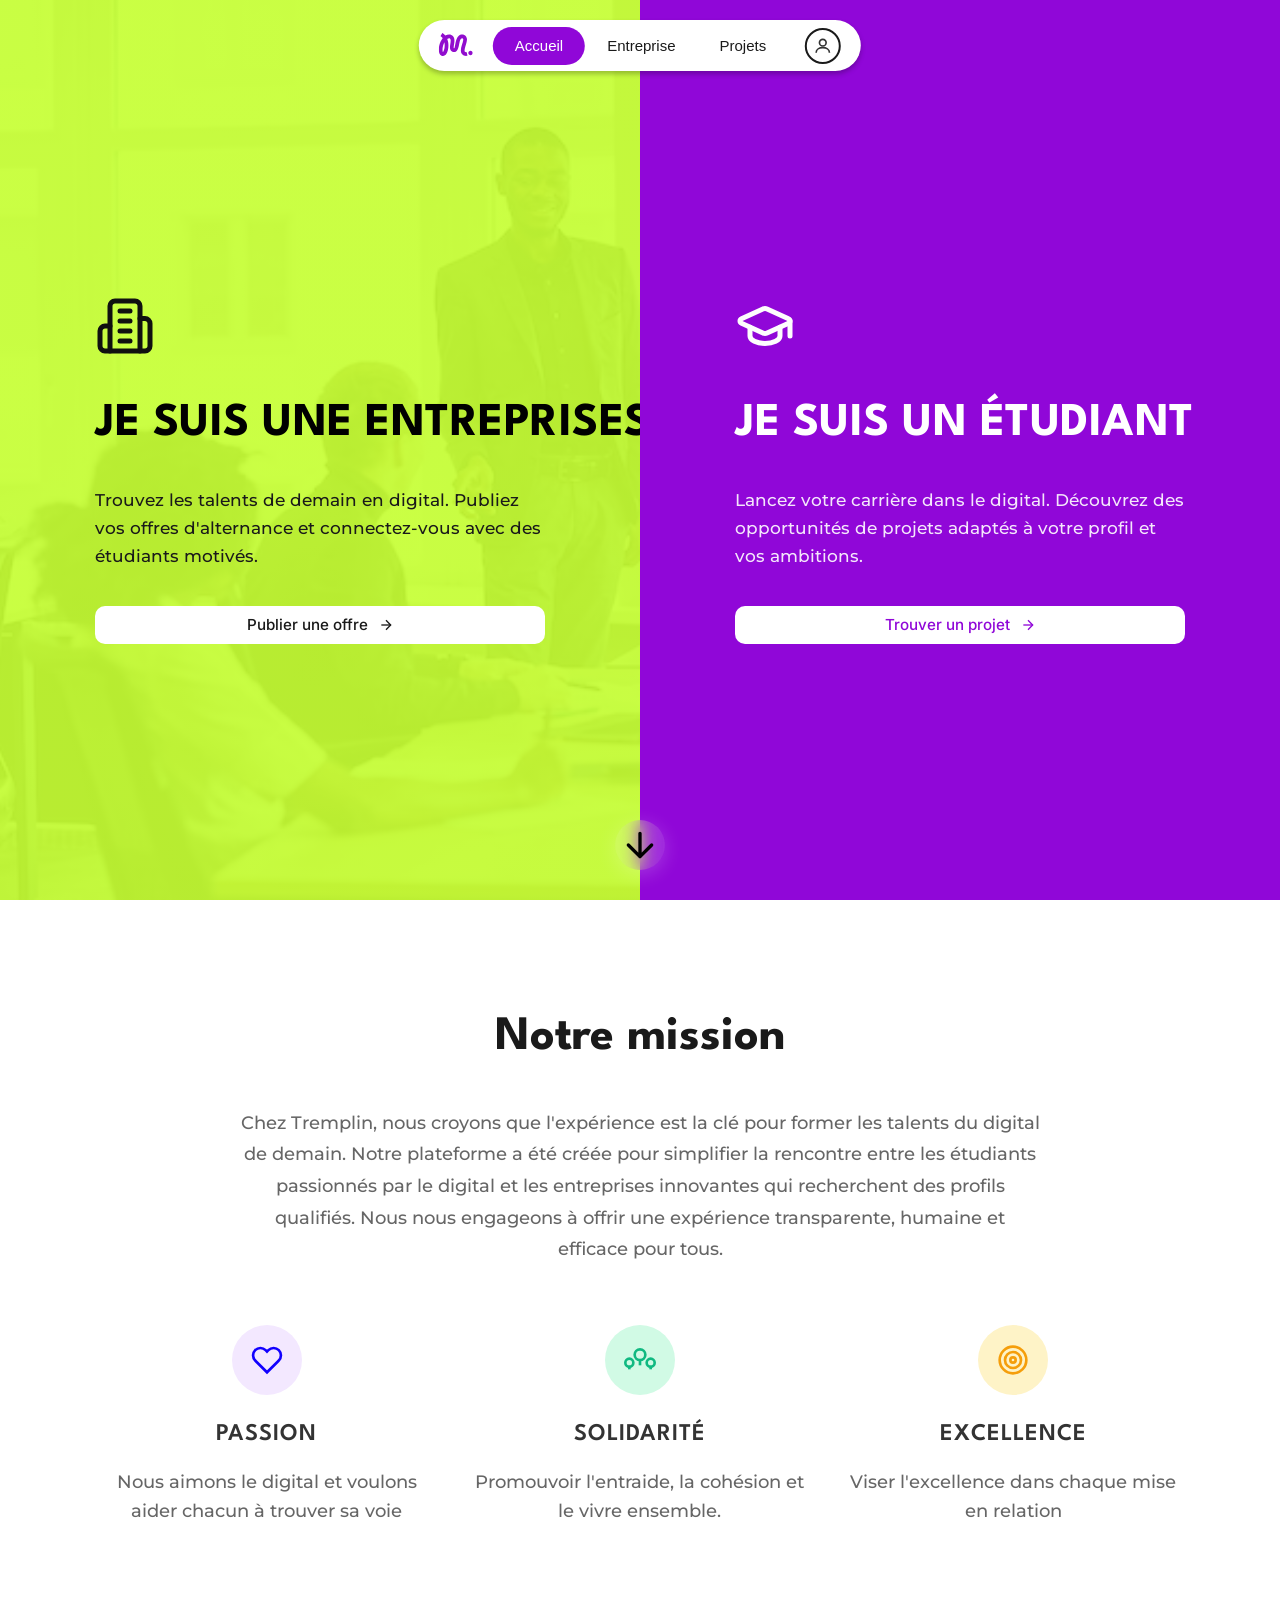
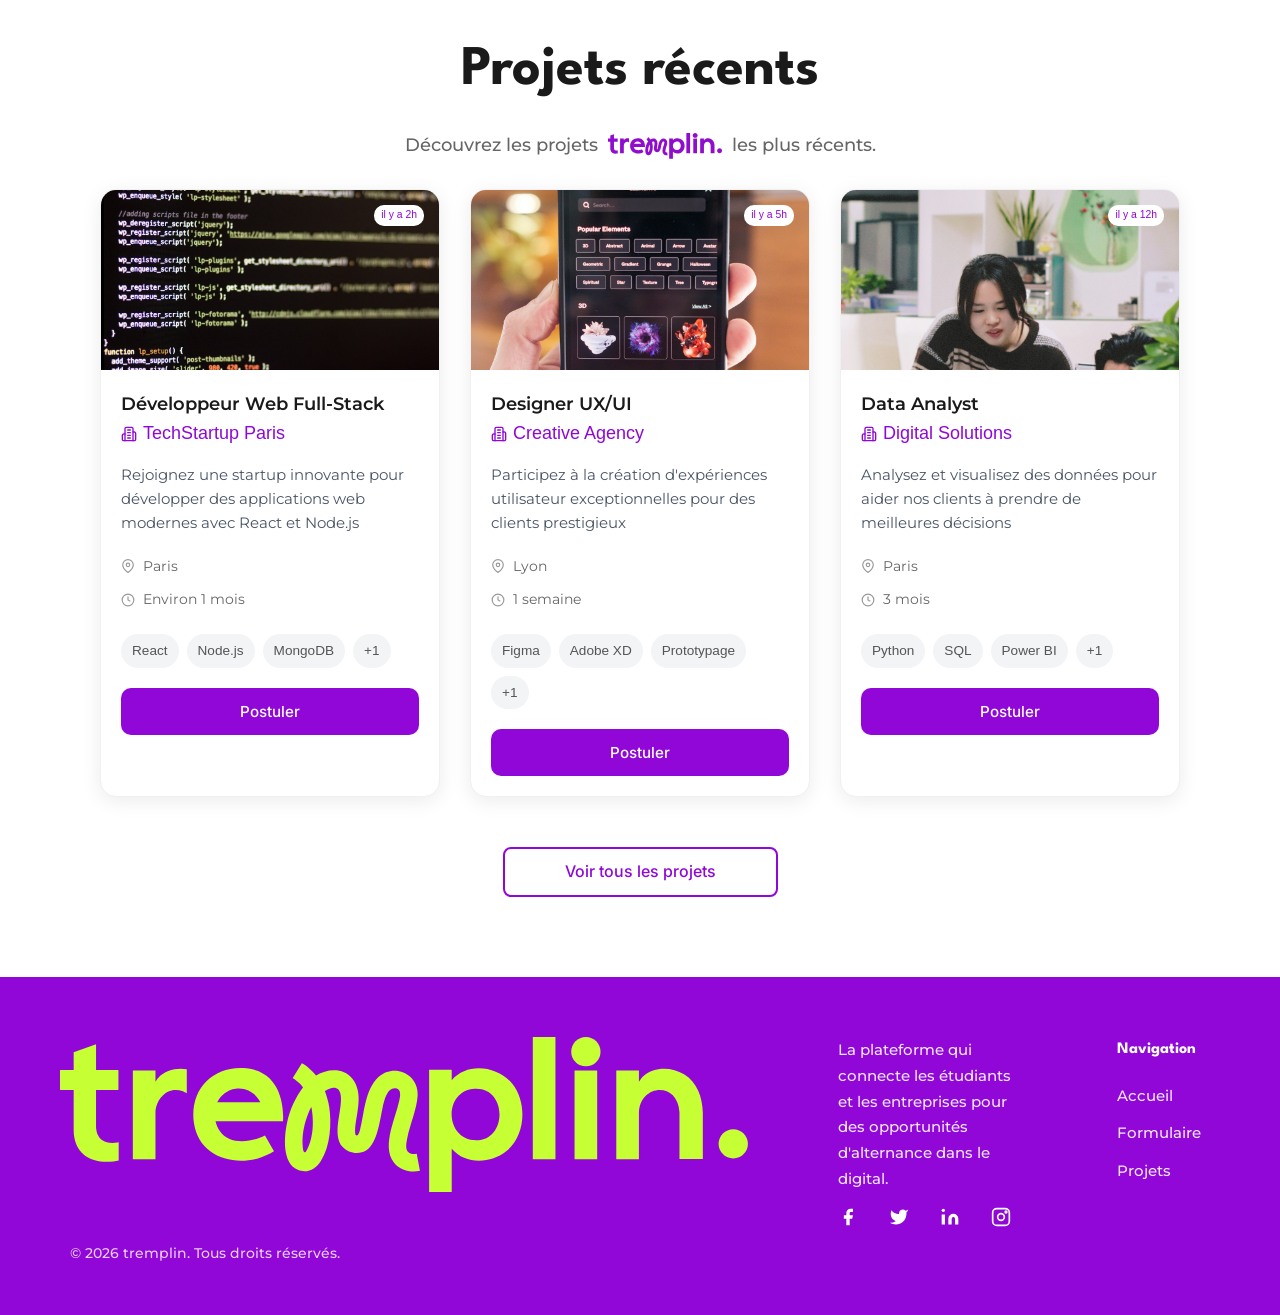
==== commit 9ea88752: "UI improvements: password toggle, pending button style, profile tabs, scroll indicator, wallet tab" ====
--- a/index.html
+++ b/index.html
@@ -25,7 +25,6 @@
             <ul class="nav-links">
                 <li><a href="index.html" class="active">Accueil</a></li>
                 <li><a href="#entreprises">Entreprise</a></li>
-                <li><a href="formulaire-etudiant.html">Étudiants</a></li>
                 <li><a href="projets.html">Projets</a></li>
             </ul>
             <span class="nav-separator"></span>
--- a/styles.css
+++ b/styles.css
@@ -255,6 +255,15 @@
     z-index: 10;
     animation: bounce 2s infinite;
     cursor: pointer;
+    width: 50px;
+    height: 50px;
+    display: flex;
+    align-items: center;
+    justify-content: center;
+    background: rgba(255, 255, 255, 0.15);
+    border-radius: 50%;
+    backdrop-filter: blur(10px);
+    box-shadow: 0 4px 20px rgba(255, 255, 255, 0.2);
 }
 
 @keyframes bounce {
@@ -275,7 +284,7 @@
 
 /* Mission Section */
 .mission {
-    padding: 100px 60px;
+    padding: 100px 60px 60px;
     text-align: center;
     max-width: 1200px;
     margin: 0 auto;
@@ -352,7 +361,7 @@
 
 /* Projects Section */
 .projects {
-    padding: 80px 60px;
+    padding: 40px 60px 80px;
     max-width: 1200px;
     margin: 0 auto;
     text-align: center;
@@ -1441,7 +1450,7 @@
     font-size: 1.3rem;
     font-weight: 700;
     color: #1a1a1a;
-    margin-bottom: 5px;
+    margin-bottom: 15px;
     font-family: 'League Spartan', sans-serif;
 }
 
@@ -1697,6 +1706,7 @@
     border-radius: 50%;
     padding: 8px;
     color: white;
+    border-color: #9007D8;
 }
 
 .profile-hero {
@@ -1814,7 +1824,7 @@
     display: flex;
     align-items: center;
     gap: 8px;
-    padding: 12px 16px;
+    padding: 12px 12px;
     background: white;
     color: #333;
     border: 1px solid #ddd;
@@ -1958,8 +1968,19 @@
 }
 
 .profile-tab.active {
-    color: #9007D8;
+    color: #1a1a1a;
     border-bottom: 3px solid #9007D8;
+}
+
+.wallet-tab {
+    display: flex;
+    align-items: center;
+}
+
+.wallet-tab svg {
+    width: 34px;
+    height: 30px;
+    margin-bottom: 10px;
 }
 
 /* Stats Section */
@@ -3194,7 +3215,7 @@
     left: 0;
     width: 100%;
     height: 100%;
-    background: rgba(144, 7, 216, 0.95);
+    background: rgba(144, 7, 216, 0.7);
     z-index: 9999;
     align-items: center;
     justify-content: center;
@@ -3214,6 +3235,36 @@
     position: relative;
 }
 
+.btn-close-modal {
+    position: absolute;
+    top: 20px;
+    left: 20px;
+    background: transparent;
+    border: none;
+    cursor: pointer;
+    padding: 8px;
+    display: flex;
+    align-items: center;
+    gap: 8px;
+    color: #666;
+    font-size: 0.9rem;
+    font-weight: 500;
+    transition: all 0.3s ease;
+    font-family: 'Inter', sans-serif;
+}
+
+.btn-close-modal:hover {
+    color: #9007D8;
+}
+
+.btn-close-modal svg {
+    transition: transform 0.3s ease;
+}
+
+.btn-close-modal:hover svg {
+    transform: translateX(-3px);
+}
+
 .login-modal-title {
     font-size: 1.5rem;
     font-weight: 700;
@@ -3259,6 +3310,35 @@
     outline: none;
     border-color: #9007D8;
     box-shadow: 0 0 0 3px rgba(144, 7, 216, 0.1);
+}
+
+.password-input-wrapper {
+    position: relative;
+    display: flex;
+    align-items: center;
+}
+
+.password-input-wrapper input {
+    width: 100%;
+    padding-right: 45px;
+}
+
+.toggle-password {
+    position: absolute;
+    right: 12px;
+    background: transparent;
+    border: none;
+    cursor: pointer;
+    padding: 4px;
+    display: flex;
+    align-items: center;
+    justify-content: center;
+    color: #666;
+    transition: color 0.3s ease;
+}
+
+.toggle-password:hover {
+    color: #9007D8;
 }
 
 .login-form-group input::placeholder {
@@ -3378,7 +3458,9 @@
 }
 
 .btn-apply.pending {
-    background: #f5a623;
+    background: #FE6E0052;
+    border: 2px solid #E47200;
+    color: #1a1a1a;
     pointer-events: none;
     animation: fadeToOrange 0.5s ease forwards;
 }
@@ -3386,9 +3468,11 @@
 @keyframes fadeToOrange {
     0% {
         background: #9007D8;
+        border: 2px solid #9007D8;
     }
     100% {
-        background: #f5a623;
+        background: #FE6E0052;
+        border: 2px solid #E47200;
     }
 }
 
